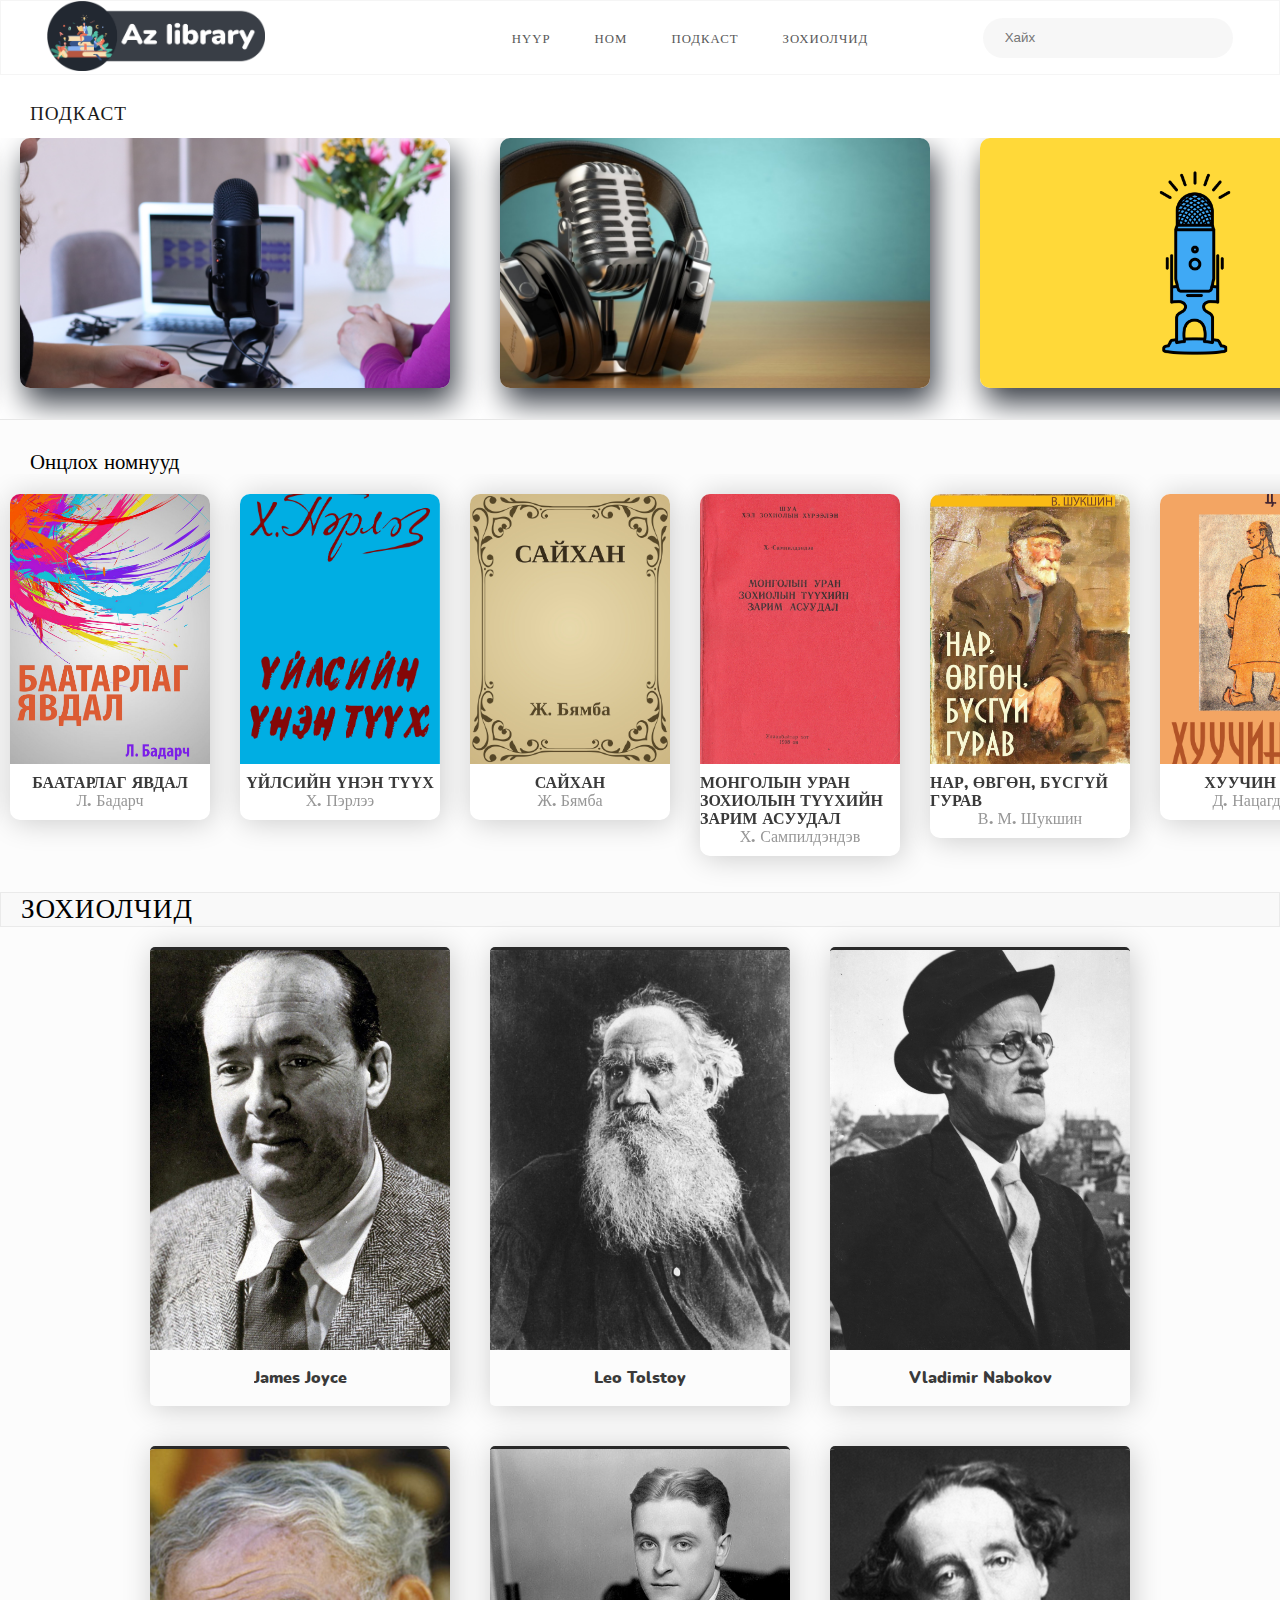
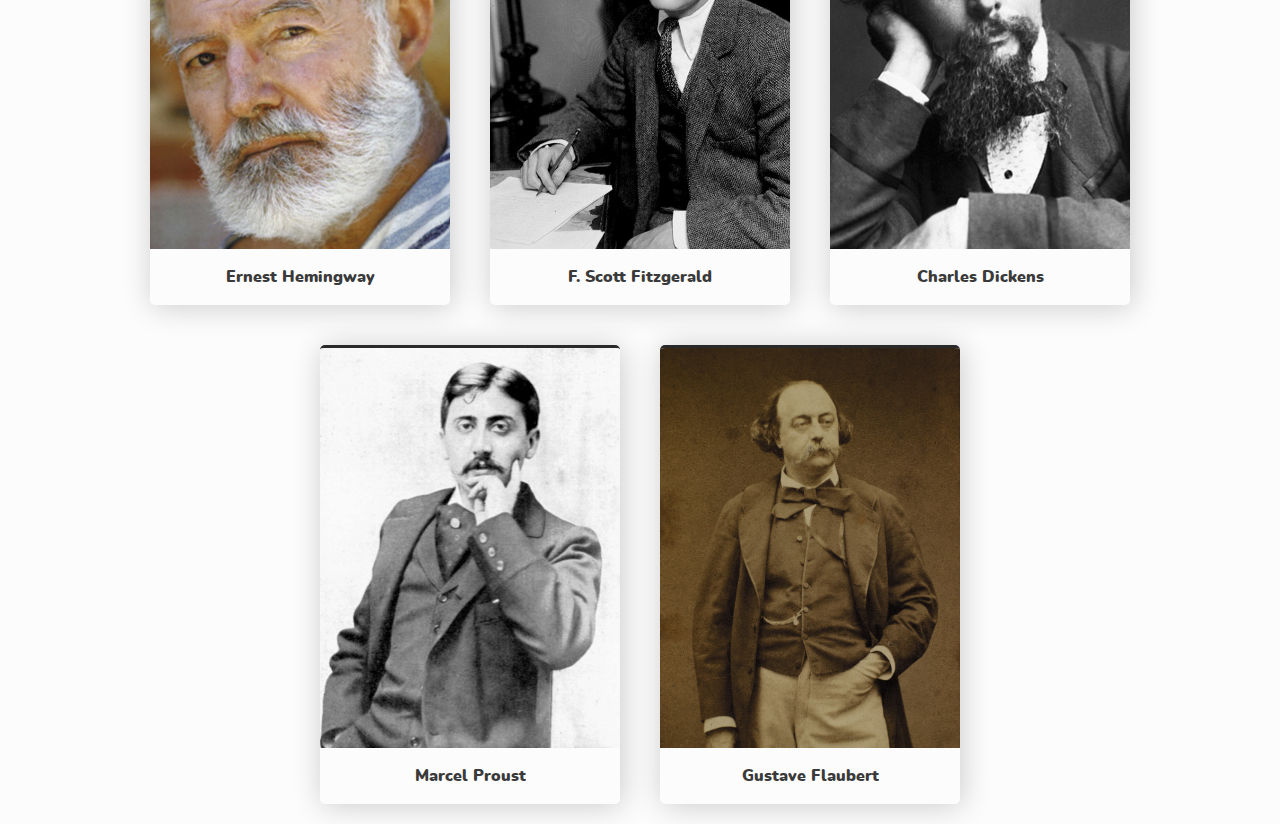
==== index.html @ f3c6eec9 "Update index.html" ====
<!DOCTYPE html>
<html>
<head>
<meta charset="utf-8">
<meta http-equiv="X-UA-Compatible" content="IE-edge">
<meta name="viewport" content="width=device-width, intial-scale=1.0">
<link rel="stylesheet" href="style.css">
<link rel="stylesheet" href="lightslider.css">
	<link href="style1.css" type="text/css" rel="stylesheet" />
        <script src="search1.js" type="text/javascript"></script>
<script src="JQuery3.3.1.js"></script>
<script src="lightslider.js"></script>
<title>Az online library</title>
	<style>
		body{
			font-family:nunito;
		}
	</style>
</head>
<body>
    <nav>
        <a href="index.html" class="logo">
            <img src="logo.png"/>
        </a>
        <input type="checkbox" class="menu-btn" id="menu-btn"/>
        <label class="menu-icon" for="menu-btn">
            <span class="nav-icon"></span>
        </label>
        <ul class="menu">
            <li><a href="index.html">Нүүр</a></li>
            <li><a href="books.html">Ном</a></li>
            <li><a href="podcast.html">Подкаст</a></li>
            <li><a href="author.html">Зохиолчид</a></li>
        </ul>
        <div class="search">
            <input type="text" placeholder="Хайх"/>
            <i class="fas fa-search"></i>
        </div>
    </nav>
    <section id="main">
        <h1 class="podcast-heading">Подкаст</h1>
        
        <ul id="autoWidth" class="cs-hidden">
        
        <li>
           <div class="podcast-box">
               <img src="podcasts/1.jpeg"/>
               <p>zuna</p>
           </div>
        </li>
            <li>
               <div class="podcast-box">
                   <img src="podcasts/2.jpg"/>
               </div>
        </li>
            <li>
               <div class="podcast-box">
                   <img src="podcasts/3.png"/>
               </div>
                   </li>
            <li>
               <div class="podcast-box">
                   <img src="podcasts/5.jpg"/>
               </div>
            </li>
            <li>
               <div class="podcast-box">
                   <img src="podcasts/6.jpg"/>
               </div>
            </li>
          </ul>
        
    </section>
    <section id="nomnud">
        <h2 class="nomnud-heading">Онцлох номнууд</h2>
        <ul id="autoWidth2" class="cs-hidden">
            <li class="item-a">
                <div class="nomnud-box">
                    <div class="nomnud-b-img">
                        <img src="nomnud/1.jpg">
                    </div>
                    <div class="nomnud-b-text">
                        <strong>БААТАРЛАГ ЯВДАЛ</strong>
                        <p>Л. Бадарч</p>
                    </div>
                </div>
            </li>
    <li class="item-b">
        <div class="nomnud-box">
            <div class="nomnud-b-img">
                <img src="nomnud/2.jpg">
            </div>
            <div class="nomnud-b-text">
                <strong>ҮЙЛСИЙН ҮНЭН ТҮҮХ</strong>
                <p>Х. Пэрлээ</p>
            </div>
        </div>
    </li>
    <li class="item-c">
        <div class="nomnud-box">
            <div class="nomnud-b-img">
                <img src="nomnud/3.jpg">
            </div>
            <div class="nomnud-b-text">
                <strong>САЙХАН</strong>
                <p>Ж. Бямба</p>
            </div>
        </div>
    </li>
    <li class="item-d">
        <div class="nomnud-box">
            <div class="nomnud-b-img">
                <img src="nomnud/4.jpg">
            </div>
            <div class="nomnud-b-text">
                <strong>МОНГОЛЫН УРАН ЗОХИОЛЫН ТҮҮХИЙН ЗАРИМ АСУУДАЛ</strong>
                <p>Х. Сампилдэндэв</p>
            </div>
        </div>
    </li>
    <li class="item-e">
        <div class="nomnud-box">
            <div class="nomnud-b-img">
                <img src="nomnud/5.jpg">
            </div>
            <div class="nomnud-b-text">
                <strong>НАР, ӨВГӨН, БҮСГҮЙ ГУРАВ</strong>
                <p>В. М. Шукшин</p>
            </div>
        </div>
    </li>
    <li class="item-f">
        <div class="nomnud-box">
            <div class="nomnud-b-img">
                <img src="nomnud/6.jpg">
            </div>
            <div class="nomnud-b-text">
                <strong>ХУУЧИН ХҮҮ</strong>
                <p>Д. Нацагдорж</p>
            </div>
        </div>
    </li>
    <li class="item-g">
        <div class="nomnud-box">
            <div class="nomnud-b-img">
                <img src="nomnud/7.jpg">
            </div>
            <div class="nomnud-b-text">
                <strong>ХҮРЭЛ ХӨШӨӨ</strong>
                <p>А. С. Пушкин</p>
            </div>
        </div>
    </li>
          </ul>
    </section>
    <div class="zohiolchid-heading">
        <h2>Зохиолчид</h2>
    </div>
    <section id="zohiolchid-list">
        <div class="zohiolchid-box">
            <div class="zohiolchid-img">
                <img src="zohiolchid/1.jpg">
            </div>
            <a href="#">
                James Joyce
            </a>
        </div>
         <div class="zohiolchid-box">
            <div class="zohiolchid-img">
                <img src="zohiolchid/2.jpg">
            </div>
            <a href="#">
                Leo Tolstoy
            </a>
        </div>
         <div class="zohiolchid-box">
            <div class="zohiolchid-img">
                <img src="zohiolchid/3.jpg">
            </div>
            <a href="#">
                Vladimir Nabokov
            </a>
        </div>
         <div class="zohiolchid-box">
            <!--img------------>
            <div class="zohiolchid-img">
                <img src="zohiolchid/4.jpg">
            </div>
            <a href="#">
                Ernest Hemingway
            </a>
        </div>
         <div class="zohiolchid-box">
            <div class="zohiolchid-img">
                <img src="zohiolchid/5.jpg">
            </div>
            <a href="#">
                F. Scott Fitzgerald
            </a>
        </div>
         <div class="zohiolchid-box">
            <!--img------------>
            <div class="zohiolchid-img">
                <img src="zohiolchid/6.jpg">
            </div>
            <a href="#">
                Charles Dickens
            </a>
        </div>
         <div class="zohiolchid-box">
            <div class="zohiolchid-img">
                <img src="zohiolchid/7.jpg">
            </div>
            <a href="#">
                Marcel Proust
            </a>
        </div>
         <div class="zohiolchid-box">
            <div class="zohiolchid-img">
                <img src="zohiolchid/8.jpg">
            </div>
            <a href="#">
                Gustave Flaubert
            </a>
        </div>
    </section>
    <script>
        $(document).ready(function() {
    $('#autoWidth,#autoWidth2').lightSlider({
        autoWidth:true,
        loop:true,
        onSliderLoad: function() {
            $('#autoWidth,#autoWidth2').removeClass('cS-hidden');
        } 
    });  
  });
    </script>
</body>
</html>
---- style.css ----
@font-face{
    font-family: nunito;
    src: url(nunito-black-webfont.woff);
}
body{
    margin:0px;
    padding: 0px;
    font-family: nunito;
    background-color: rgba(151,151,151,0.03);
}
*{
    box-sizing: border-box;
}
ul{
    list-style: none;
}
a{
    text-decoration: none;
}
nav{
    display: flex;
    justify-content: space-around;
    align-items: center;
    width:100%;
    border:1px solid rgba(0,0,0,0.04);
    background-color: #ffffff;
    position: fixed;
    left: 0;
    top: 0;
    z-index: 100;
}
.logo img{
    height: 70px;
}
nav .menu{
    display: flex;
}
nav .menu li a{
    font-family: nunito;
    height: 40px;
    line-height: 43px;
    margin: 0px;
    padding: 0px 22px;
    display: flex;
    font-size: 0.8rem;
    text-transform: uppercase;
    font-weight: 500;
    color:#585858;
    letter-spacing: 1px;
}
.search{
    width:250px;
    height: 40px;
    background-color: rgba(245,245,245,0.8);
    display: flex;
    justify-content: center;
    align-items: center;
    border-radius: 20px;
    padding: 0px 20px;
}
.search input{
    width:100%;
    height: 30px;
    border:none;
    outline: none;
    background-color: transparent;
}
.search i{
    color:#3a3a3a;
}
nav .menu li a:hover{
    background-color: #393e46;
    color:#ffffff;
    box-shadow: 5px 10px 30px #393e46;
    border-radius: 10px;
    transition: all ease 0.2s;
}
#main{
    padding-top: 80px;
    background-color: #ffffff;
}
.podcast-box{
    width:430px;
    height: 250px;
    box-shadow: 5px 15px 30px #393e46;
    border-radius: 10px;
    margin:0px 20px 10px 20px;
    overflow: hidden;
}
.podcast-box img{
    width:100%;
    height: 100%;
    object-fit: cover;
    object-position: top;
}
.podcast-heading{
    padding-top: 10px;
    padding-left: 30px;
    font-weight: 500;
    letter-spacing: 1px;
    text-transform: uppercase;
    font-size: 1.2rem;
    color: #1a1a1a;
}
.cs-hidden{
    overflow: visible !important;
}
#nomnud{
    border-top: 1px solid rgba(53,53,53,0.1);
}
.nomnud-heading{
    margin: 30px 30px 0px 30px;
    font-weight: 500;
    font-size: 1.3rem;
}
.nomnud-box{
    display: flex;
    flex-direction: column;
    align-items: center;
    box-shadow: 2px 2px 30px rgba(0,0,0,0.2);
    margin: 20px 10px;
    border-radius: 10px;
    overflow:hidden;
    width:200px;
    background-color: #ffffff;
}
.nomnud-b-img{
    width:100%;
    height: 270px;
}
.nomnud-b-img img{
    width: 100%;
    height: 100%;
    object-fit: cover;
}
.nomnud-b-text strong{
    color:#3a3a3a;
    margin: 0px;
}
.nomnud-b-text{
    width:100%;
    display: flex;
    justify-content: center;
    align-items: center;
    flex-direction: column;
    margin: 10px;
}
.nomnud-b-text p{
    color:#979797;
    margin: 0px;
}
.zohiolchid-heading h2{
    font-weight: 400;
    margin: 0px;
    padding: 1px 20px;
    background-color: rgba(0,0,0,0.01);
    border: 1px solid rgba(0,0,0,0.06);
    font-size: 1.7rem;
    letter-spacing: 1px;
    text-transform: uppercase;
    width: 100%;
}
.zohiolchid-heading{
    display: flex;
    margin:0px;
}
.zohiolchid-box{
    width:300px;
    display: flex;
    justify-content: space-between;
    align-items: center;
    flex-direction: column;
    box-shadow: 2px 2px 30px rgba(0,0,0,0.2);
    margin: 20px;
    border-radius: 5px;
    overflow: hidden;
    border-top: 3px solid #292929;
}
.zohiolchid-img{
    width:100%;
    height: 400px;
    position: relative;
}
.zohiolchid-img img{
    width: 100%;
    height: 100%;
    object-fit: cover;
}
.zohiolchid-box a{
    text-align:center;
    display: block;
    font-weight: 600;
    display: -webkit-box;
    max-width: 80%;
    -webkit-line-clamp: vertical;
    overflow: hidden;
    text-overflow: ellipsis;
    color: #3a3a3a;
    margin: 20px;
}
.zohiolchid-box:hover{
    transform: translateY(-10px);
    transition: all ease 0.2s;
}
#zohiolchid-list{
    display: flex;
    justify-content: center;
    align-items: center;
    flex-wrap: wrap;
}
footer{
    display: flex;
    justify-content: space-around;
    align-items: center;
    border-top: 1px solid rgba(0,0,0,0.1);
 
}
footer p{
    color:#5e5e5e;
    margin: 10px 0px;
    font-size: 0.9rem;
}
nav .menu-btn{
    display: none;
}
@media(max-width:1100px){
    nav{
        justify-content: space-between;
        height: 70px;
        padding: 0px 10px;
    }
    nav .menu{
       display: none;
        position: absolute;
        top: 65px;
        left: 0px;
        background: #fff;
        border-bottom:4px solid #242424;
        width:100%;
        padding:0px;
        margin:0px;
    }
    .menu li{
        width:100%;
    }
    nav .menu li a{
        width: 100%;
        height: 40px;
        align-items: center;
        margin: 0px;
        padding:25px;
        border:1px solid rgba(38,38,38,0.03);
    }
 
    nav .menu-icon{
        cursor: pointer;
        float: right;
        padding:28px 20px;
        position: relative;
        user-select: none;
        display: block;
    }
    nav .menu-icon .nav-icon{
        background-color: #333333;
        display: block;
        height: 2px;
        position: relative;
        transition: background 0.2s ease-out;
        width: 18px;
    }
    nav .menu-icon .nav-icon:before,
    nav .menu-icon .nav-icon:after{
        background: #333333;
        content: '';
        display: block;
        height: 100%;
        position: absolute;
        transition: all ease-out 0.2s;
        width: 100%;
    }
    nav .menu-icon .nav-icon:before{
        top:5px;
    }
    nav .menu-icon .nav-icon:after{
        top:-5px;
    }
    nav .menu-btn:checked ~ .menu-icon .nav-icon{
        background: transparent;
 
    }
    nav .menu-btn:checked ~ .menu-icon .nav-icon:before{
        transform: rotate(-45deg);
        top: 0;
    }
    nav .menu-btn:checked ~ .menu-icon .nav-icon:after{
        transform: rotate(45deg);
        top: 0;
    }
    nav .menu-btn{
        display: none;
    }
    nav .menu-btn:checked ~ .menu{
        display: block;
    }
}
@media(max-width:680px){
    .podcast-box{
        max-width: 300px;
        height: 180px;
        margin: 10px;
    }
    .nomnud-box{
        width:190px;
        margin: 20px 5px;
    }
    .zohiolchid-box{
        flex-direction: row;
        width:90%;
        border: 1px solid rgba(0,0,0,0.2);
    }
    .zohiolchid-box a{
        width:65%;
    }
    footer{
        justify-content: space-between;
        padding:0px 20px;
        text-align: center;
    }
}
@media(max-width:440px){
    .zohiolchid-box a,.zohiolchid-box{
        width: 100%;
    }
    .zohiolchid-box{
        flex-direction: column;
    }
    .logo img{
        height: 30px;
    }
    .search{
        width: 90%;
        height: 40px;
    }
}
---- lightslider.css ----
.lSSlideOuter {
    overflow-x: hidden;
    -webkit-touch-callout: none;
    -webkit-user-select: none;
    -khtml-user-select: none;
    -moz-user-select: none;
    -ms-user-select: none;
    user-select: none
}
.lightSlider:before, .lightSlider:after {
    content: " ";
    display: table;
}
.lightSlider {
    overflow: hidden;
    margin: 0;
}
.lSSlideWrapper {
    max-width: 100%;
    overflow: visible;
    position: relative;
}
.lSSlideWrapper > .lightSlider:after {
    clear: both;
}
.lSSlideWrapper .lSSlide {
    -webkit-transform: translate(0px, 0px);
    -ms-transform: translate(0px, 0px);
    transform: translate(0px, 0px);
    -webkit-transition: all 1s;
    -webkit-transition-property: -webkit-transform,height;
    -moz-transition-property: -moz-transform,height;
    transition-property: transform,height;
    -webkit-transition-duration: inherit !important;
    transition-duration: inherit !important;
    -webkit-transition-timing-function: inherit !important;
    transition-timing-function: inherit !important;
}
.lSSlideWrapper .lSFade {
    position: relative;
}
.lSSlideWrapper .lSFade > * {
    position: absolute !important;
    top: 0;
    left: 0;
    z-index: 9;
    margin-right: 0;
    width: 100%;
}
.lSSlideWrapper.usingCss .lSFade > * {
    opacity: 0;
    -webkit-transition-delay: 0s;
    transition-delay: 0s;
    -webkit-transition-duration: inherit !important;
    transition-duration: inherit !important;
    -webkit-transition-property: opacity;
    transition-property: opacity;
    -webkit-transition-timing-function: inherit !important;
    transition-timing-function: inherit !important;
}
.lSSlideWrapper .lSFade > *.active {
    z-index: 10;
}
.lSSlideWrapper.usingCss .lSFade > *.active {
    opacity: 1;
}
.lSSlideOuter .lSPager.lSpg {
    margin: 10px 0 0;
    padding: 0;
    text-align: center;
}
.lSSlideOuter .lSPager.lSpg > li {
    cursor: pointer;
    display: inline-block;
    padding: 0 5px;
}
.lSSlideOuter .lSPager.lSpg > li a {
    background-color: #222222;
    border-radius: 30px;
    display: inline-block;
    height: 8px;
    overflow: hidden;
    text-indent: -999em;
    width: 8px;
    position: relative;
    z-index: 99;
    -webkit-transition: all 0.5s linear 0s;
    transition: all 0.5s linear 0s;
    display: none;
}
.lSSlideOuter .lSPager.lSpg > li:hover a, .lSSlideOuter .lSPager.lSpg > li.active a {
    background-color: #428bca;
}
.lSSlideOuter .media {
    opacity: 0.8;
}
.lSSlideOuter .media.active {
    opacity: 1;
}
.lSSlideOuter .lSPager.lSGallery {
    list-style: none outside none;
    padding-left: 0;
    margin: 0;
    overflow: hidden;
    transform: translate3d(0px, 0px, 0px);
    -moz-transform: translate3d(0px, 0px, 0px);
    -ms-transform: translate3d(0px, 0px, 0px);
    -webkit-transform: translate3d(0px, 0px, 0px);
    -o-transform: translate3d(0px, 0px, 0px);
    -webkit-transition-property: -webkit-transform;
    -moz-transition-property: -moz-transform;
    -webkit-touch-callout: none;
    -webkit-user-select: none;
    -khtml-user-select: none;
    -moz-user-select: none;
    -ms-user-select: none;
    user-select: none;
}
.lSSlideOuter .lSPager.lSGallery li {
    overflow: hidden;
    -webkit-transition: border-radius 0.12s linear 0s 0.35s linear 0s;
    transition: border-radius 0.12s linear 0s 0.35s linear 0s;
}
.lSSlideOuter .lSPager.lSGallery li.active, .lSSlideOuter .lSPager.lSGallery li:hover {
    border-radius: 5px;
}
.lSSlideOuter .lSPager.lSGallery img {
    display: block;
    height: auto;
    max-width: 100%;
}
.lSSlideOuter .lSPager.lSGallery:before, .lSSlideOuter .lSPager.lSGallery:after {
    content: " ";
    display: table;
}
.lSSlideOuter .lSPager.lSGallery:after {
    clear: both;
}
.lSAction > a {
    width: 32px;
    display: block;
    top: 50%;
    height: 32px;
    background-image: url('../img/controls.png');
    cursor: pointer;
    position: absolute;
    z-index: 99;
    margin-top: -16px;
    opacity: 0.5;
    -webkit-transition: opacity 0.35s linear 0s;
    transition: opacity 0.35s linear 0s;
}
.lSAction > a:hover {
    opacity: 1;
}
.lSAction > .lSPrev {
    background-position: 0 0;
    left: 10px;
}
.lSAction > .lSNext {
    background-position: -32px 0;
    right: 10px;
}
.lSAction > a.disabled {
    pointer-events: none;
}
.cS-hidden {
    height: 1px;
    opacity: 0;
    filter: alpha(opacity=0);
    overflow: hidden;
}

.lSSlideOuter.vertical {
    position: relative;
}
.lSSlideOuter.vertical.noPager {
    padding-right: 0px !important;
}
.lSSlideOuter.vertical .lSGallery {
    position: absolute !important;
    right: 0;
    top: 0;
}
.lSSlideOuter.vertical .lightSlider > * {
    width: 100% !important;
    max-width: none !important;
}

.lSSlideOuter.vertical .lSAction > a {
    left: 50%;
    margin-left: -14px;
    margin-top: 0;
}
.lSSlideOuter.vertical .lSAction > .lSNext {
    background-position: 31px -31px;
    bottom: 10px;
    top: auto;
}
.lSSlideOuter.vertical .lSAction > .lSPrev {
    background-position: 0 -31px;
    bottom: auto;
    top: 10px;
}

.lSSlideOuter.lSrtl {
    direction: rtl;
}
.lSSlideOuter .lightSlider, .lSSlideOuter .lSPager {
    padding-left: 0;
    list-style: none outside none;
}
.lSSlideOuter.lSrtl .lightSlider, .lSSlideOuter.lSrtl .lSPager {
    padding-right: 0;
}
.lSSlideOuter .lightSlider > *,  .lSSlideOuter .lSGallery li {
    float: left;
}
.lSSlideOuter.lSrtl .lightSlider > *,  .lSSlideOuter.lSrtl .lSGallery li {
    float: right !important;
}

@-webkit-keyframes rightEnd {
    0% {
        left: 0;
    }

    50% {
        left: -15px;
    }

    100% {
        left: 0;
    }
}
@keyframes rightEnd {
    0% {
        left: 0;
    }

    50% {
        left: -15px;
    }

    100% {
        left: 0;
    }
}
@-webkit-keyframes topEnd {
    0% {
        top: 0;
    }

    50% {
        top: -15px;
    }

    100% {
        top: 0;
    }
}
@keyframes topEnd {
    0% {
        top: 0;
    }

    50% {
        top: -15px;
    }

    100% {
        top: 0;
    }
}
@-webkit-keyframes leftEnd {
    0% {
        left: 0;
    }

    50% {
        left: 15px;
    }

    100% {
        left: 0;
    }
}
@keyframes leftEnd {
    0% {
        left: 0;
    }

    50% {
        left: 15px;
    }

    100% {
        left: 0;
    }
}
@-webkit-keyframes bottomEnd {
    0% {
        bottom: 0;
    }

    50% {
        bottom: -15px;
    }

    100% {
        bottom: 0;
    }
}
@keyframes bottomEnd {
    0% {
        bottom: 0;
    }

    50% {
        bottom: -15px;
    }

    100% {
        bottom: 0;
    }
}
.lSSlideOuter .rightEnd {
    -webkit-animation: rightEnd 0.3s;
    animation: rightEnd 0.3s;
    position: relative;
}
.lSSlideOuter .leftEnd {
    -webkit-animation: leftEnd 0.3s;
    animation: leftEnd 0.3s;
    position: relative;
}
.lSSlideOuter.vertical .rightEnd {
    -webkit-animation: topEnd 0.3s;
    animation: topEnd 0.3s;
    position: relative;
}
.lSSlideOuter.vertical .leftEnd {
    -webkit-animation: bottomEnd 0.3s;
    animation: bottomEnd 0.3s;
    position: relative;
}
.lSSlideOuter.lSrtl .rightEnd {
    -webkit-animation: leftEnd 0.3s;
    animation: leftEnd 0.3s;
    position: relative;
}
.lSSlideOuter.lSrtl .leftEnd {
    -webkit-animation: rightEnd 0.3s;
    animation: rightEnd 0.3s;
    position: relative;
}
/*/  GRab cursor */
.lightSlider.lsGrab > * {
  cursor: -webkit-grab;
  cursor: -moz-grab;
  cursor: -o-grab;
  cursor: -ms-grab;
  cursor: grab;
}
.lightSlider.lsGrabbing > * {
  cursor: move;
  cursor: -webkit-grabbing;
  cursor: -moz-grabbing;
  cursor: -o-grabbing;
  cursor: -ms-grabbing;
  cursor: grabbing;
}
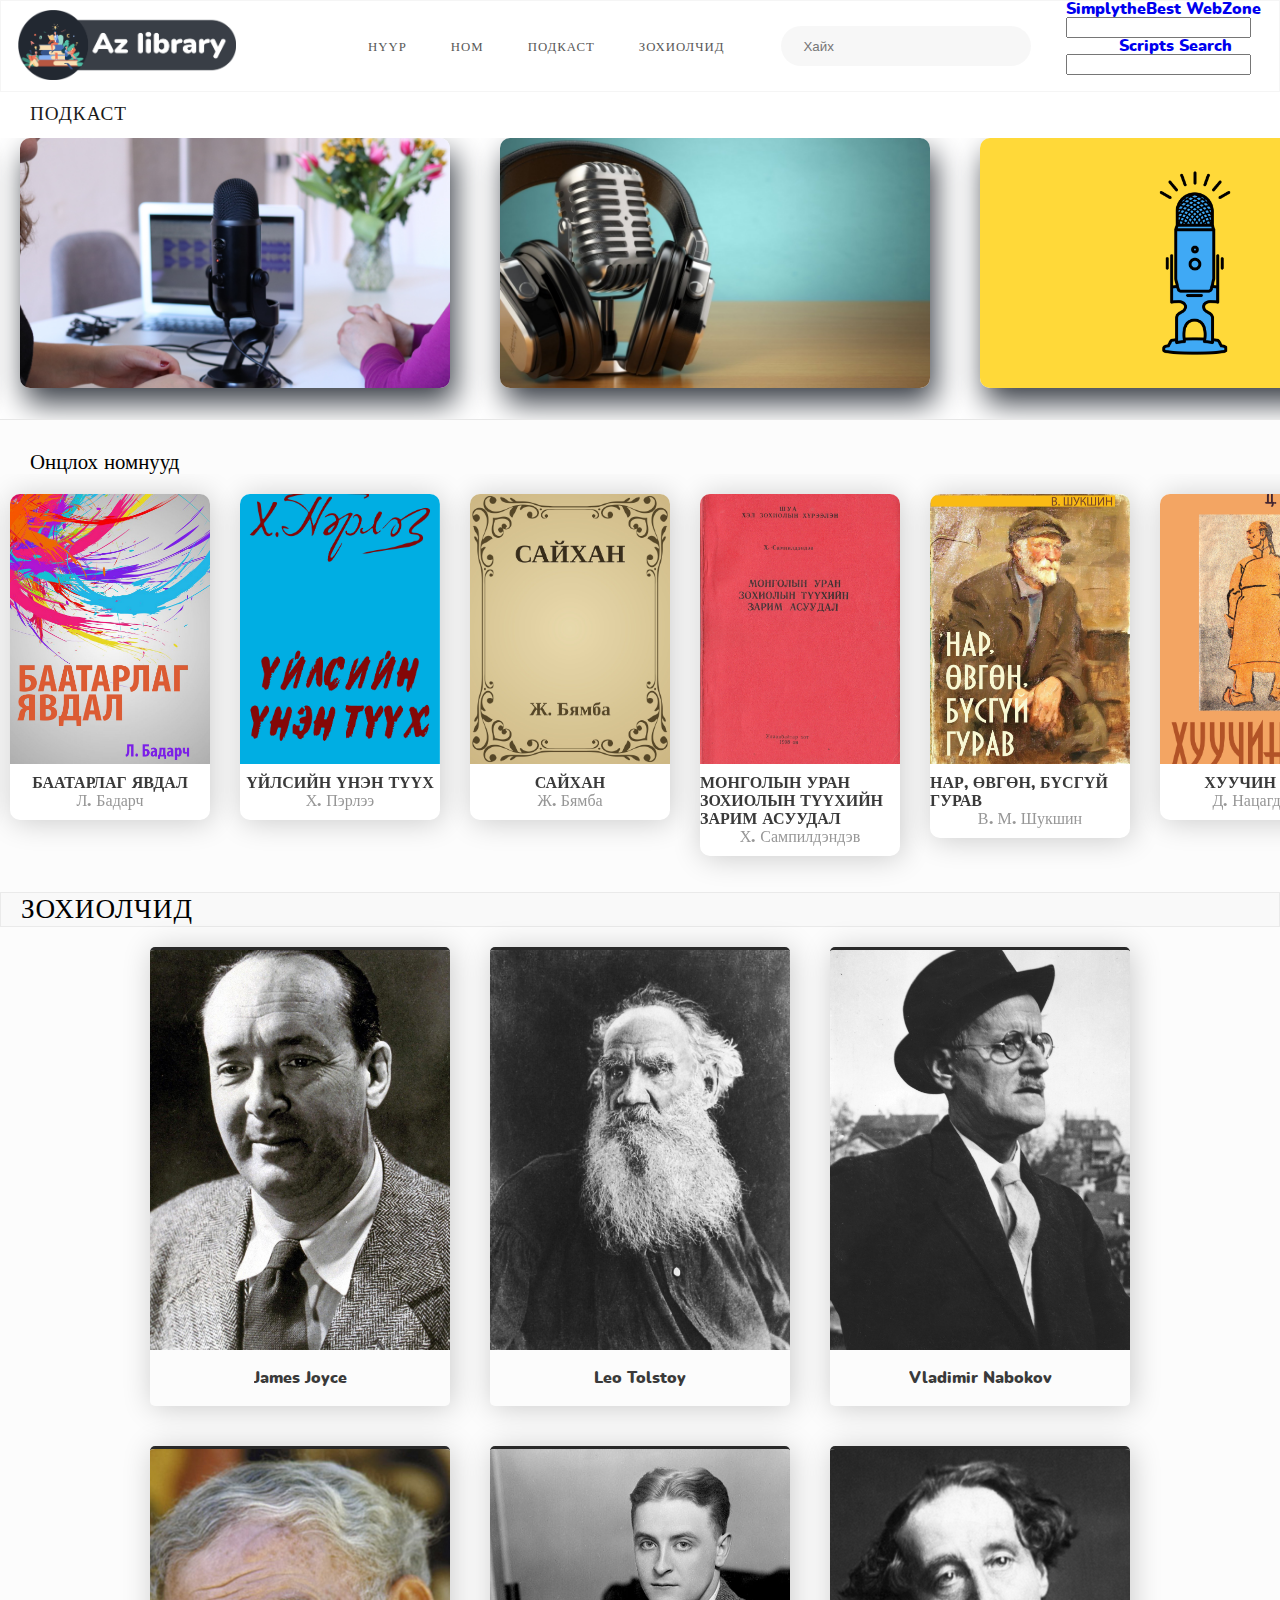
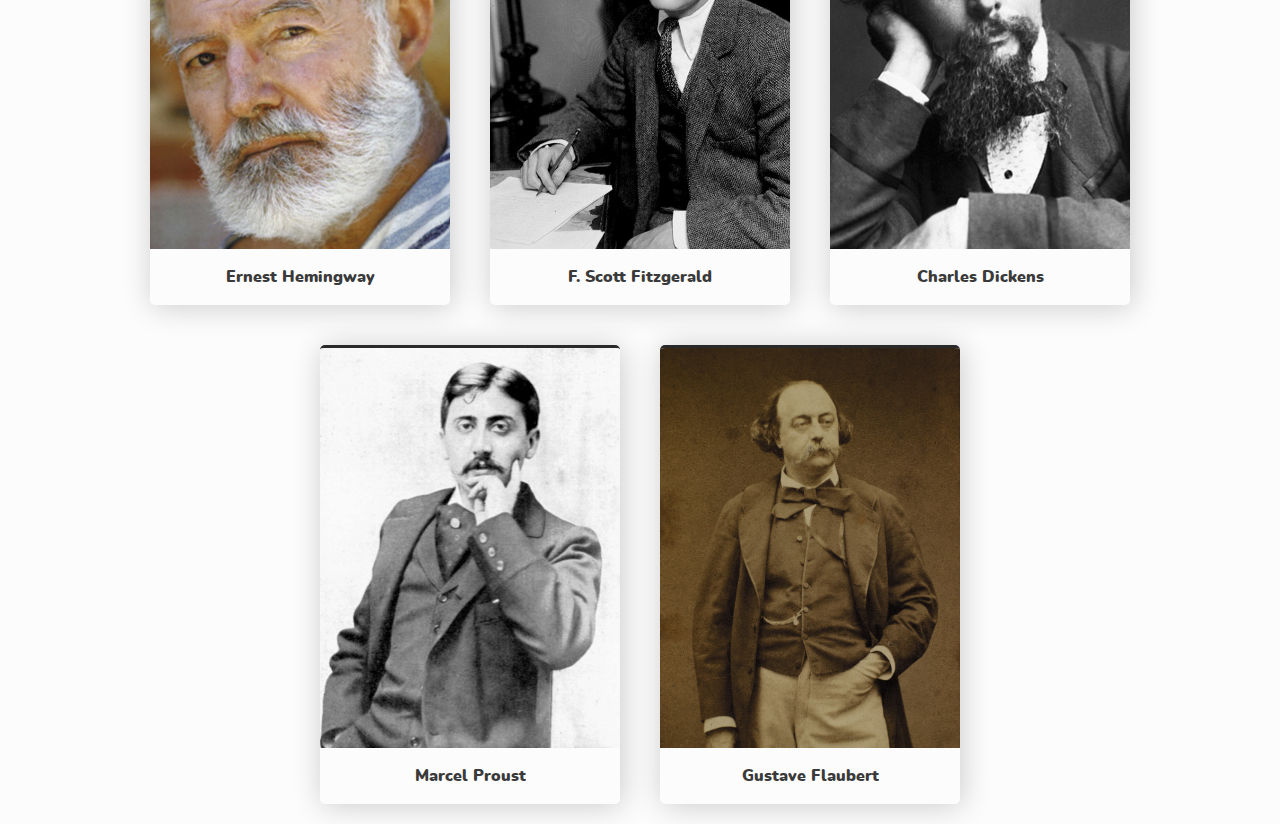
==== commit f4df64ac: "Update index.html" ====
--- a/index.html
+++ b/index.html
@@ -36,7 +36,20 @@
             <input type="text" placeholder="Хайх"/>
             <i class="fas fa-search"></i>
         </div>
-    </nav>
+	    <!-- Search bar start -->
+		<div class="searchbar">
+		<span style="margin-right:40px">
+		<a class="slink" onclick="ShowHideBox(1); return false;" href="http://web.simplythebest.net">SimplytheBest WebZone</a>
+		<form id="form1" name="form1" action="http://web.simplythebest.net/search.php" method="get">
+		<input class="fbox" type="text" id="box_1" maxlength="50" name="keyword" /></form><img
+		class="arrow_submit" id="button_1" onclick="SearchButton(1);" src="arrow.gif" width="8" height="12" />
+		</span>
+		<span><a class="slink" onclick="ShowHideBox(2); return false;" href="http://scripts.simplythebest.net">Scripts Search</a>
+		<form id="form2" name="form2" action="http://scripts.simplythebest.net/search.php" method="get">
+		<input class="fbox" type="text" id="box_2" maxlength="50" name="keyword" /></form><img class="arrow_submit" id="button_2" onclick="SearchButton(2);" src="arrow.gif" width="8" height="12" /> </span>
+		</div>
+		<!-- Search bar end -->
+		    </nav>
     <section id="main">
         <h1 class="podcast-heading">Подкаст</h1>
         
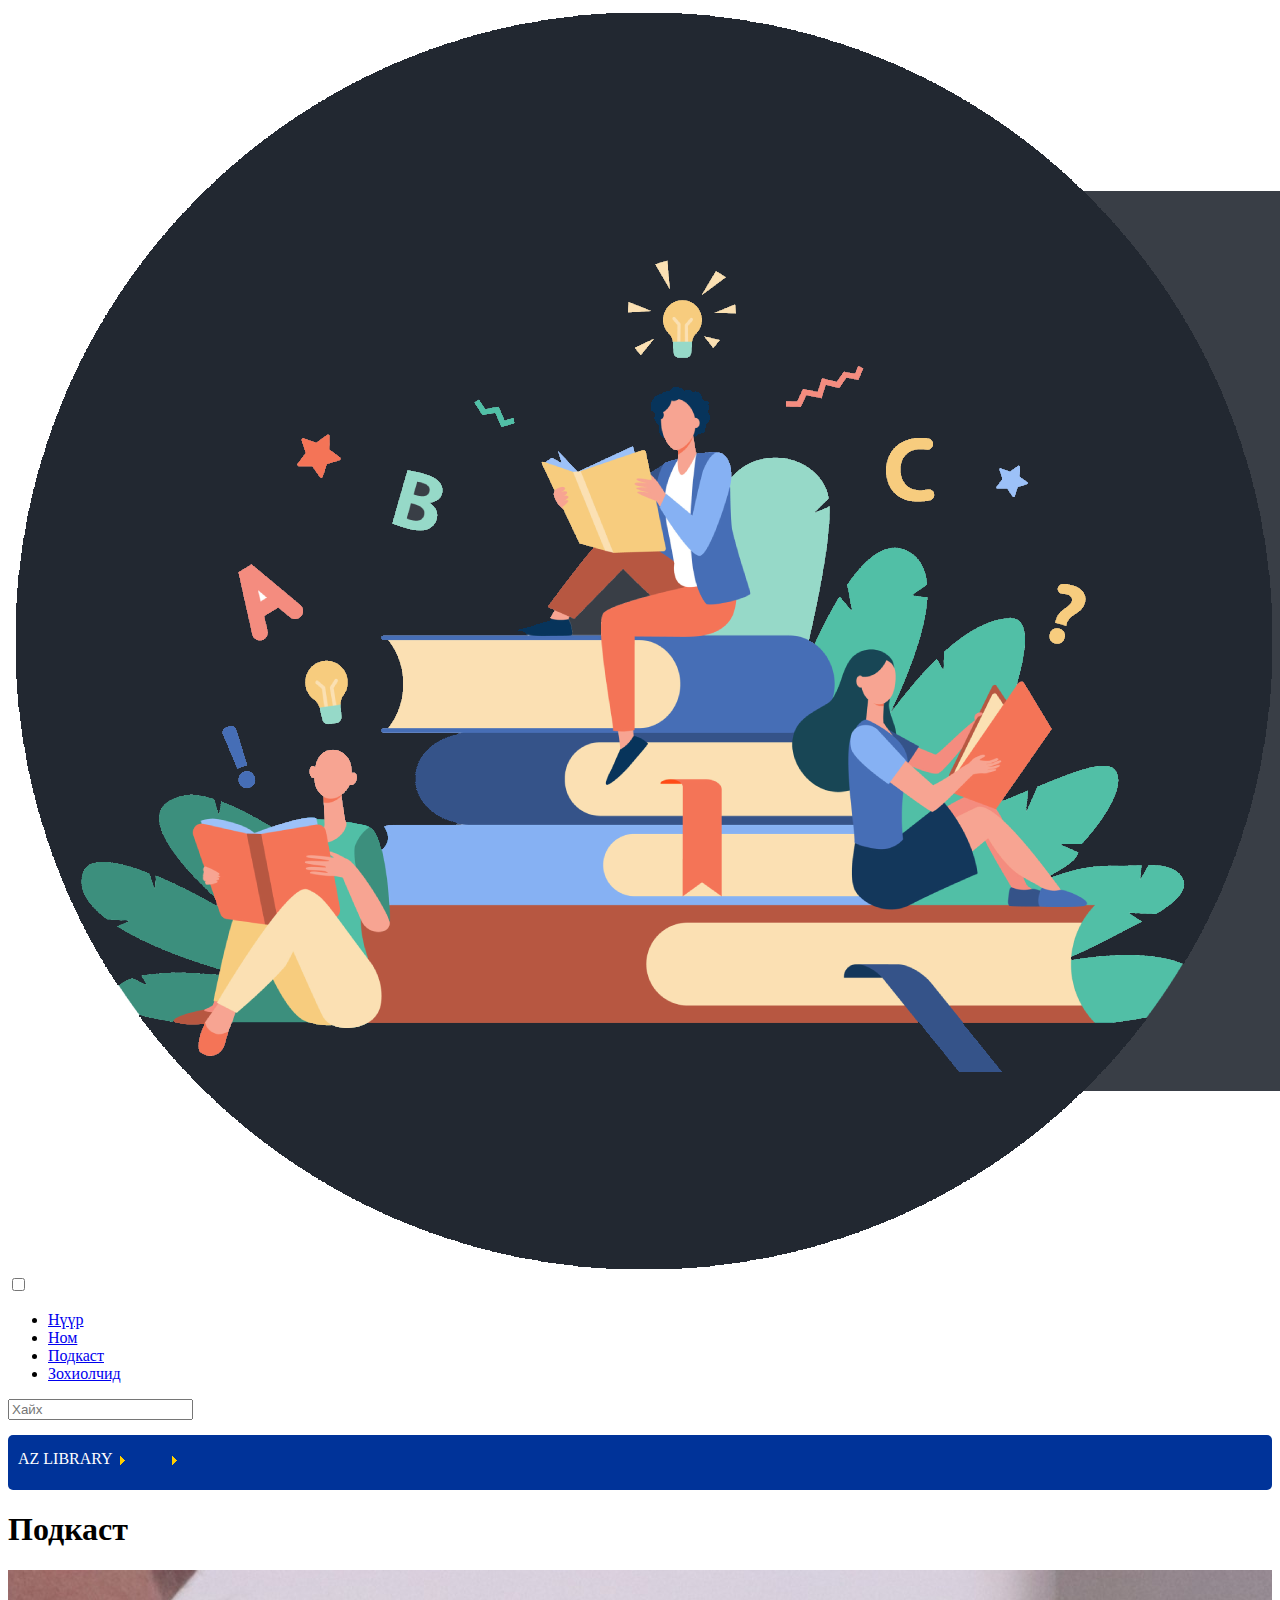
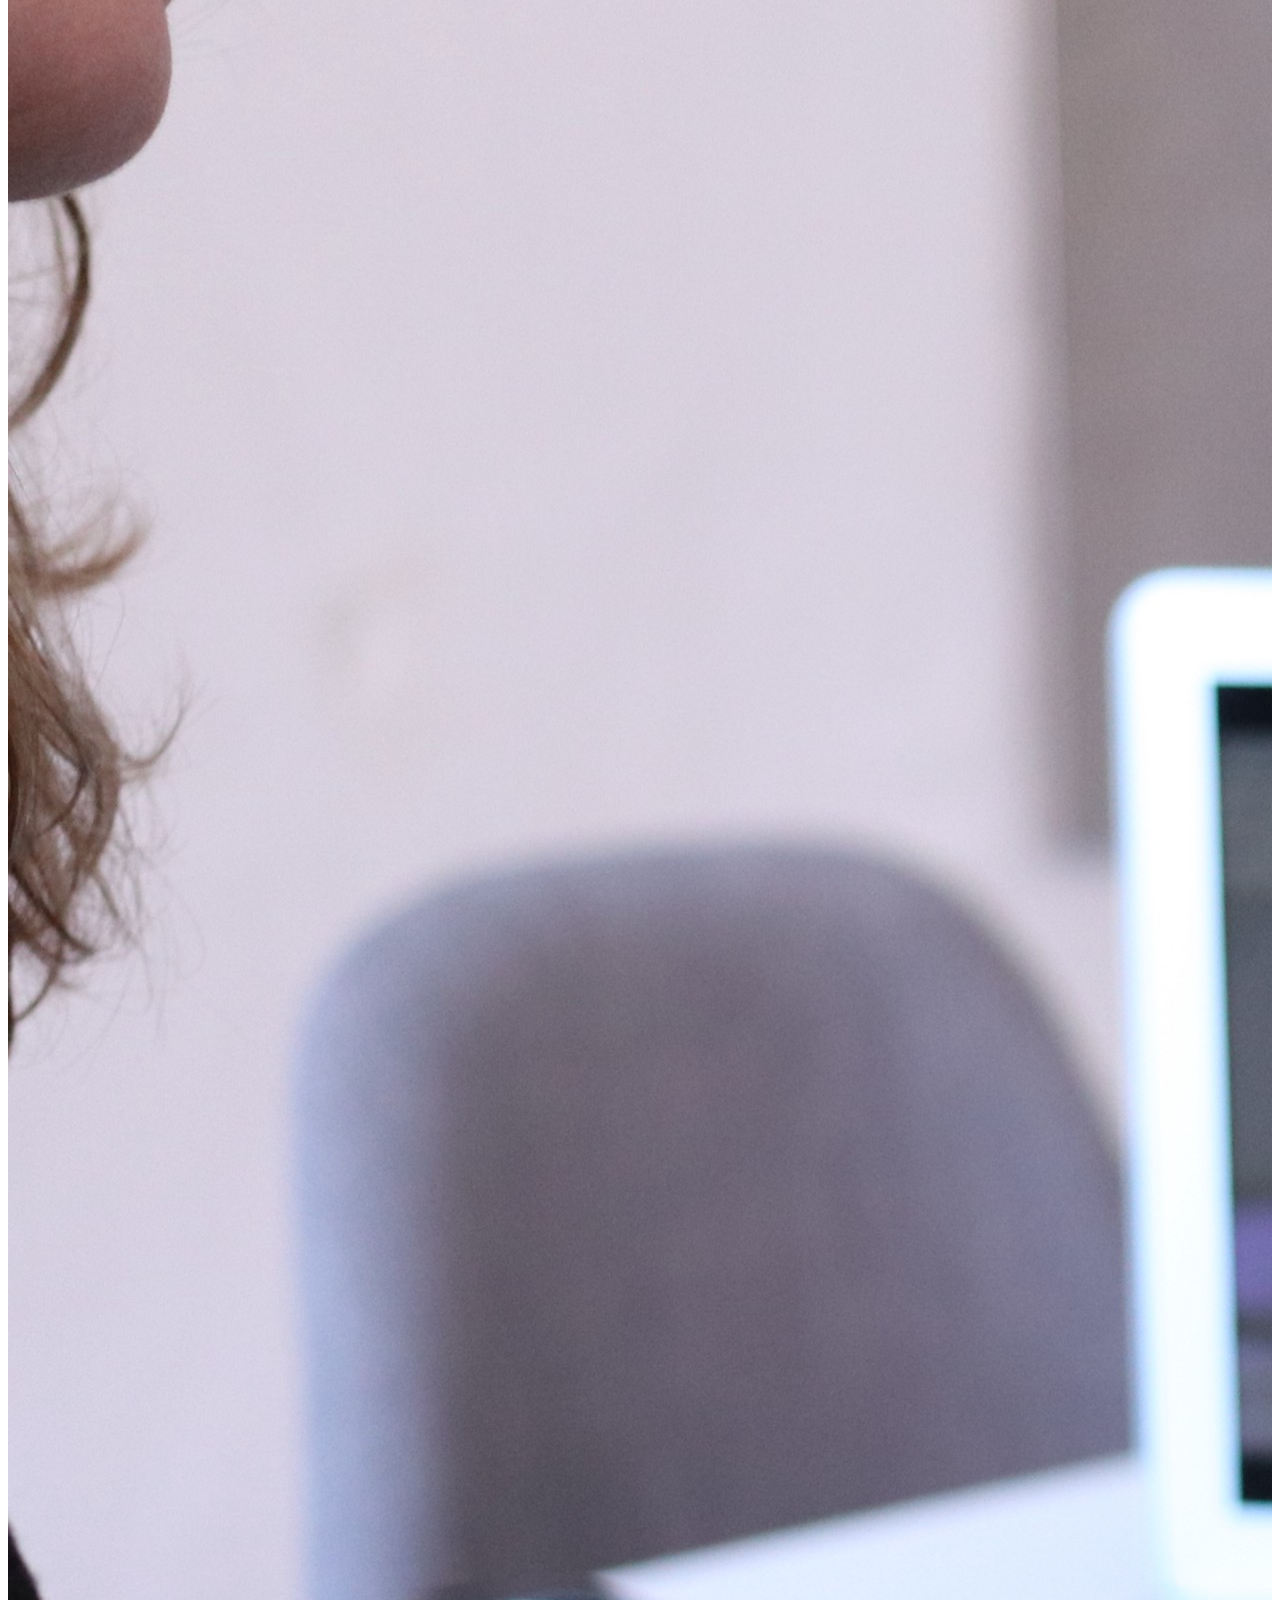
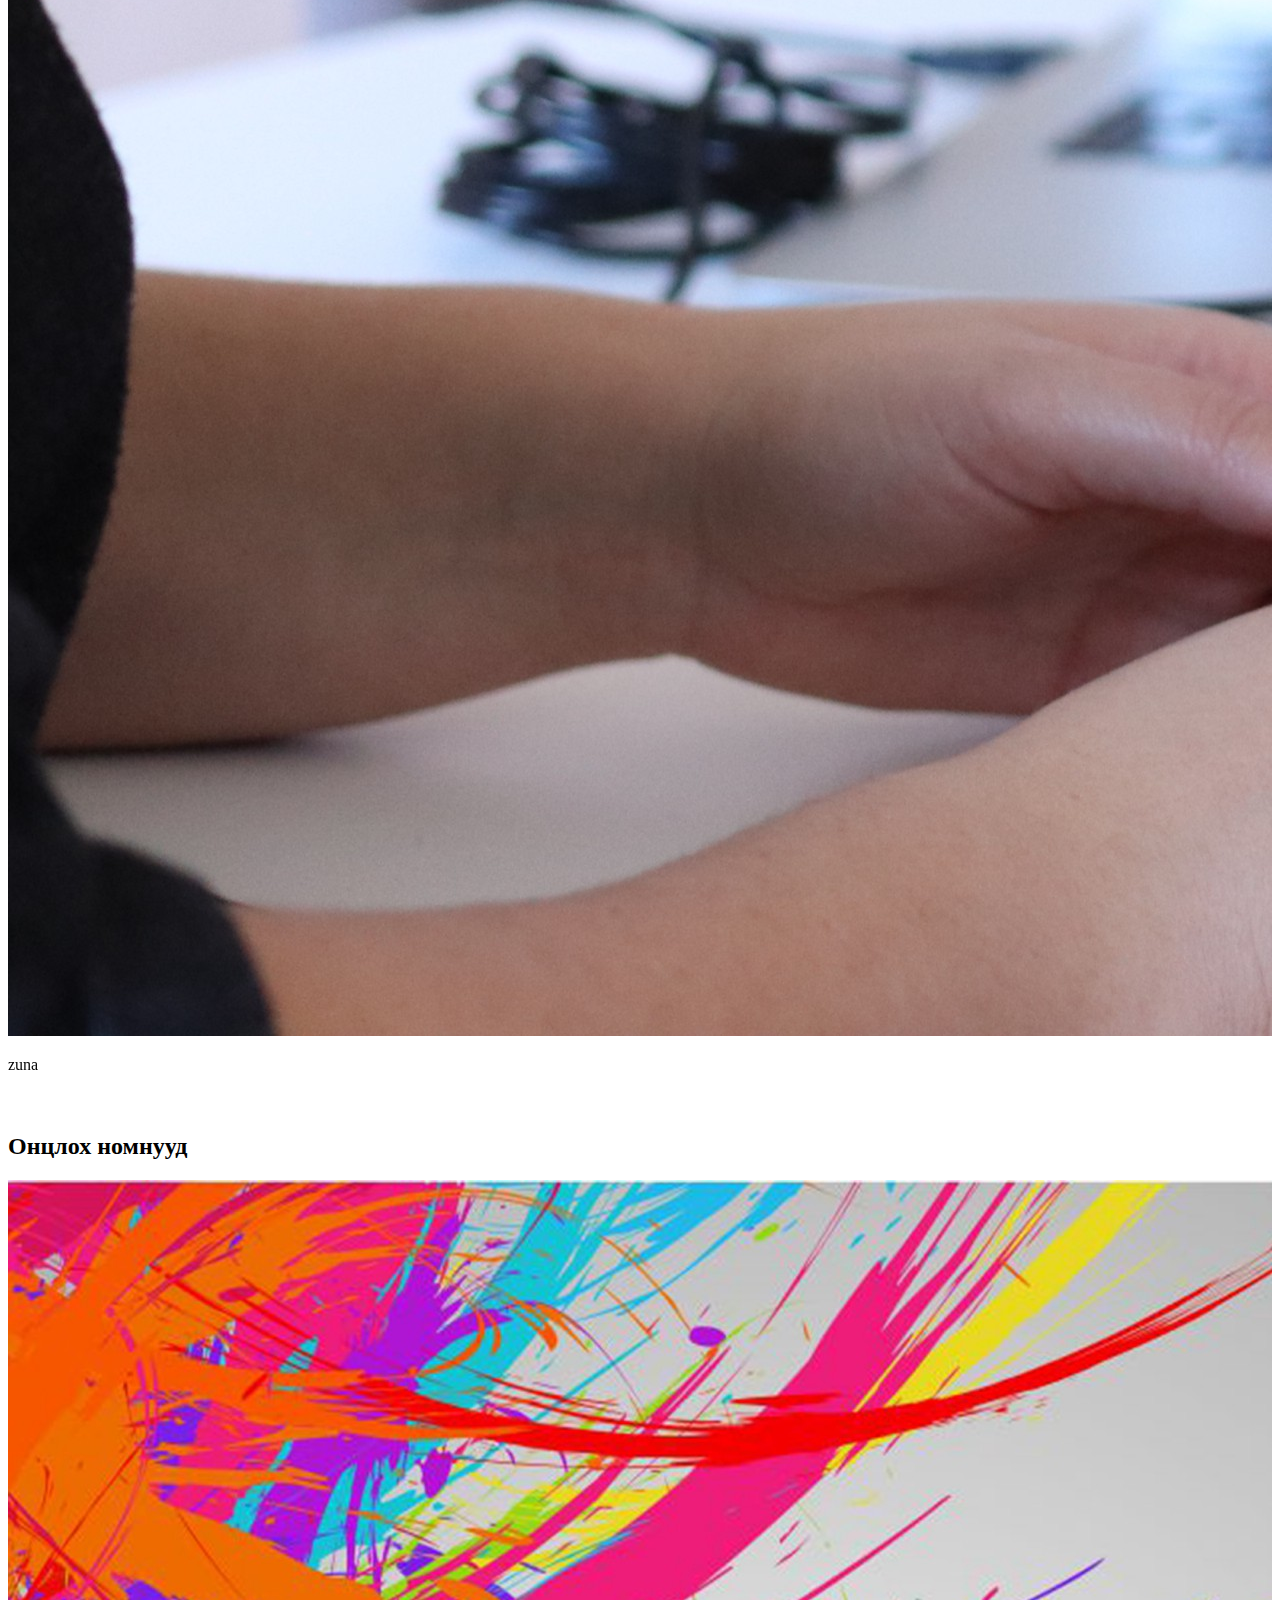
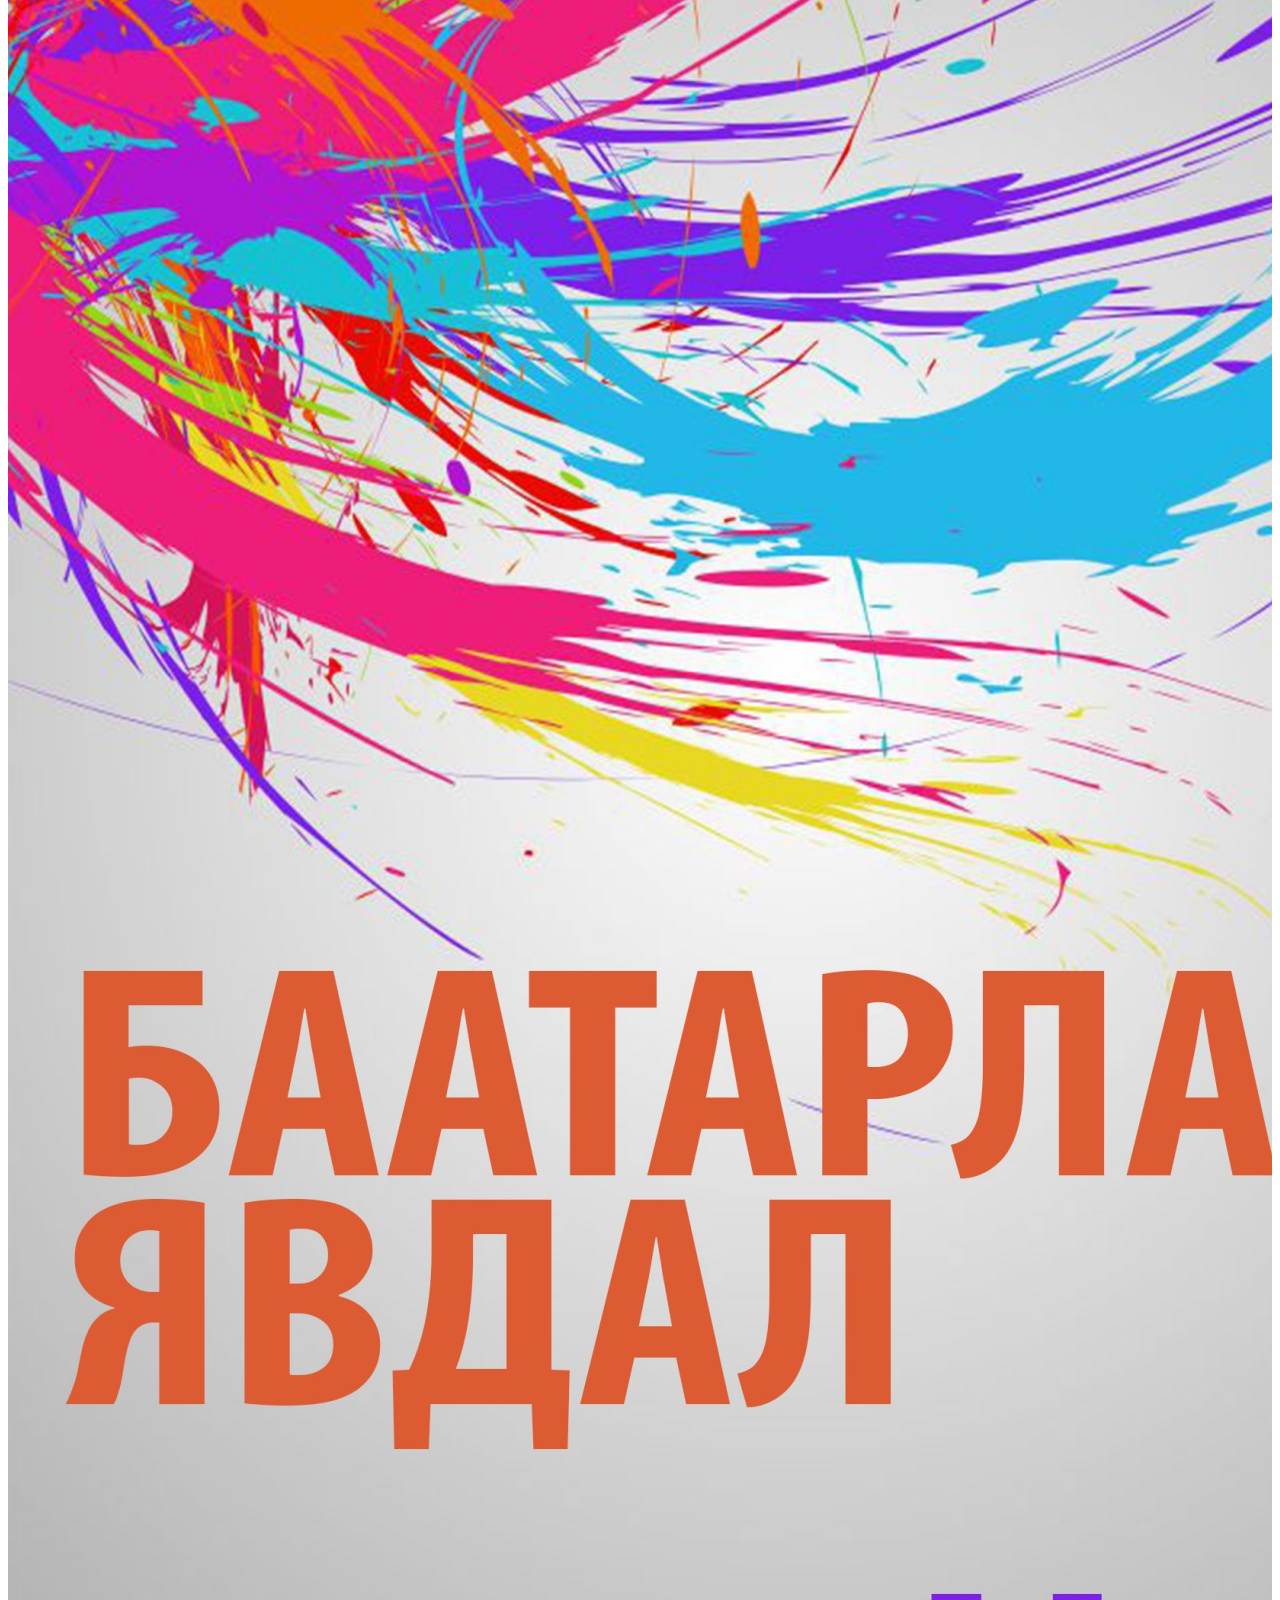
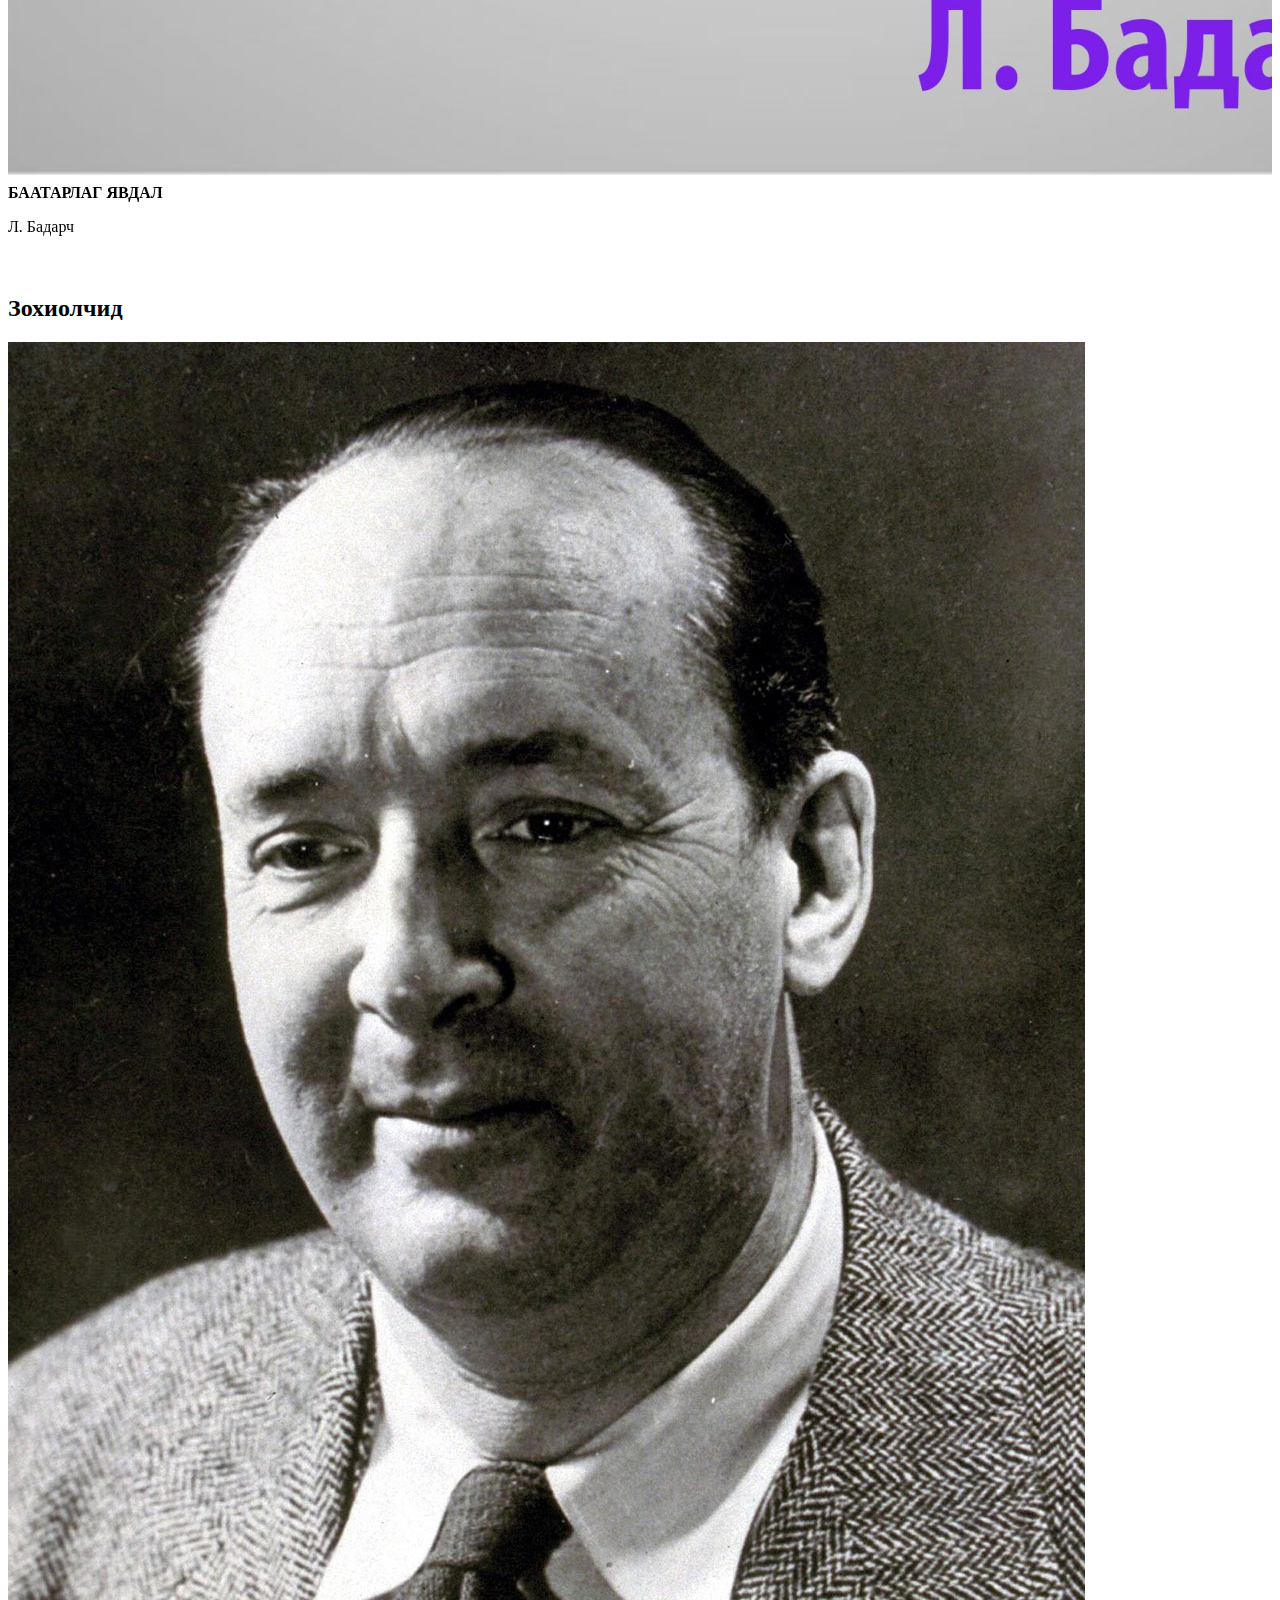
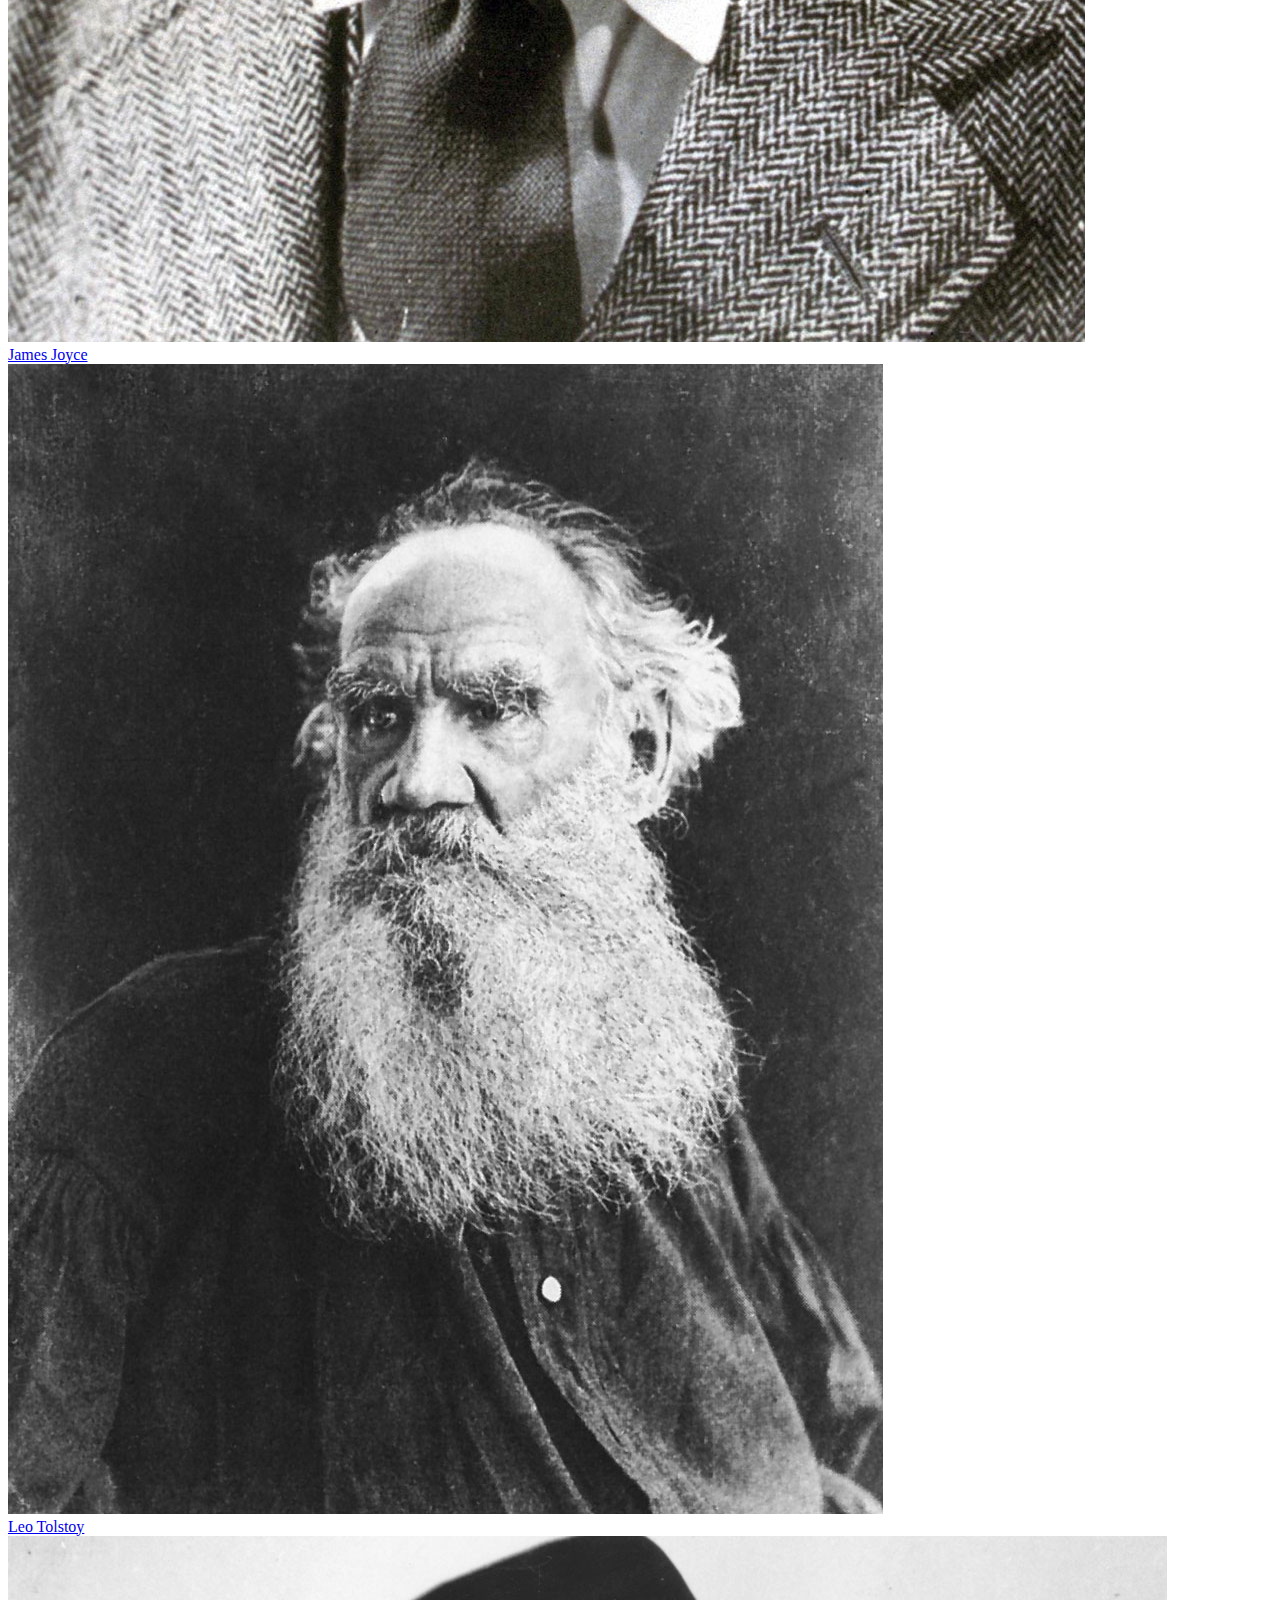
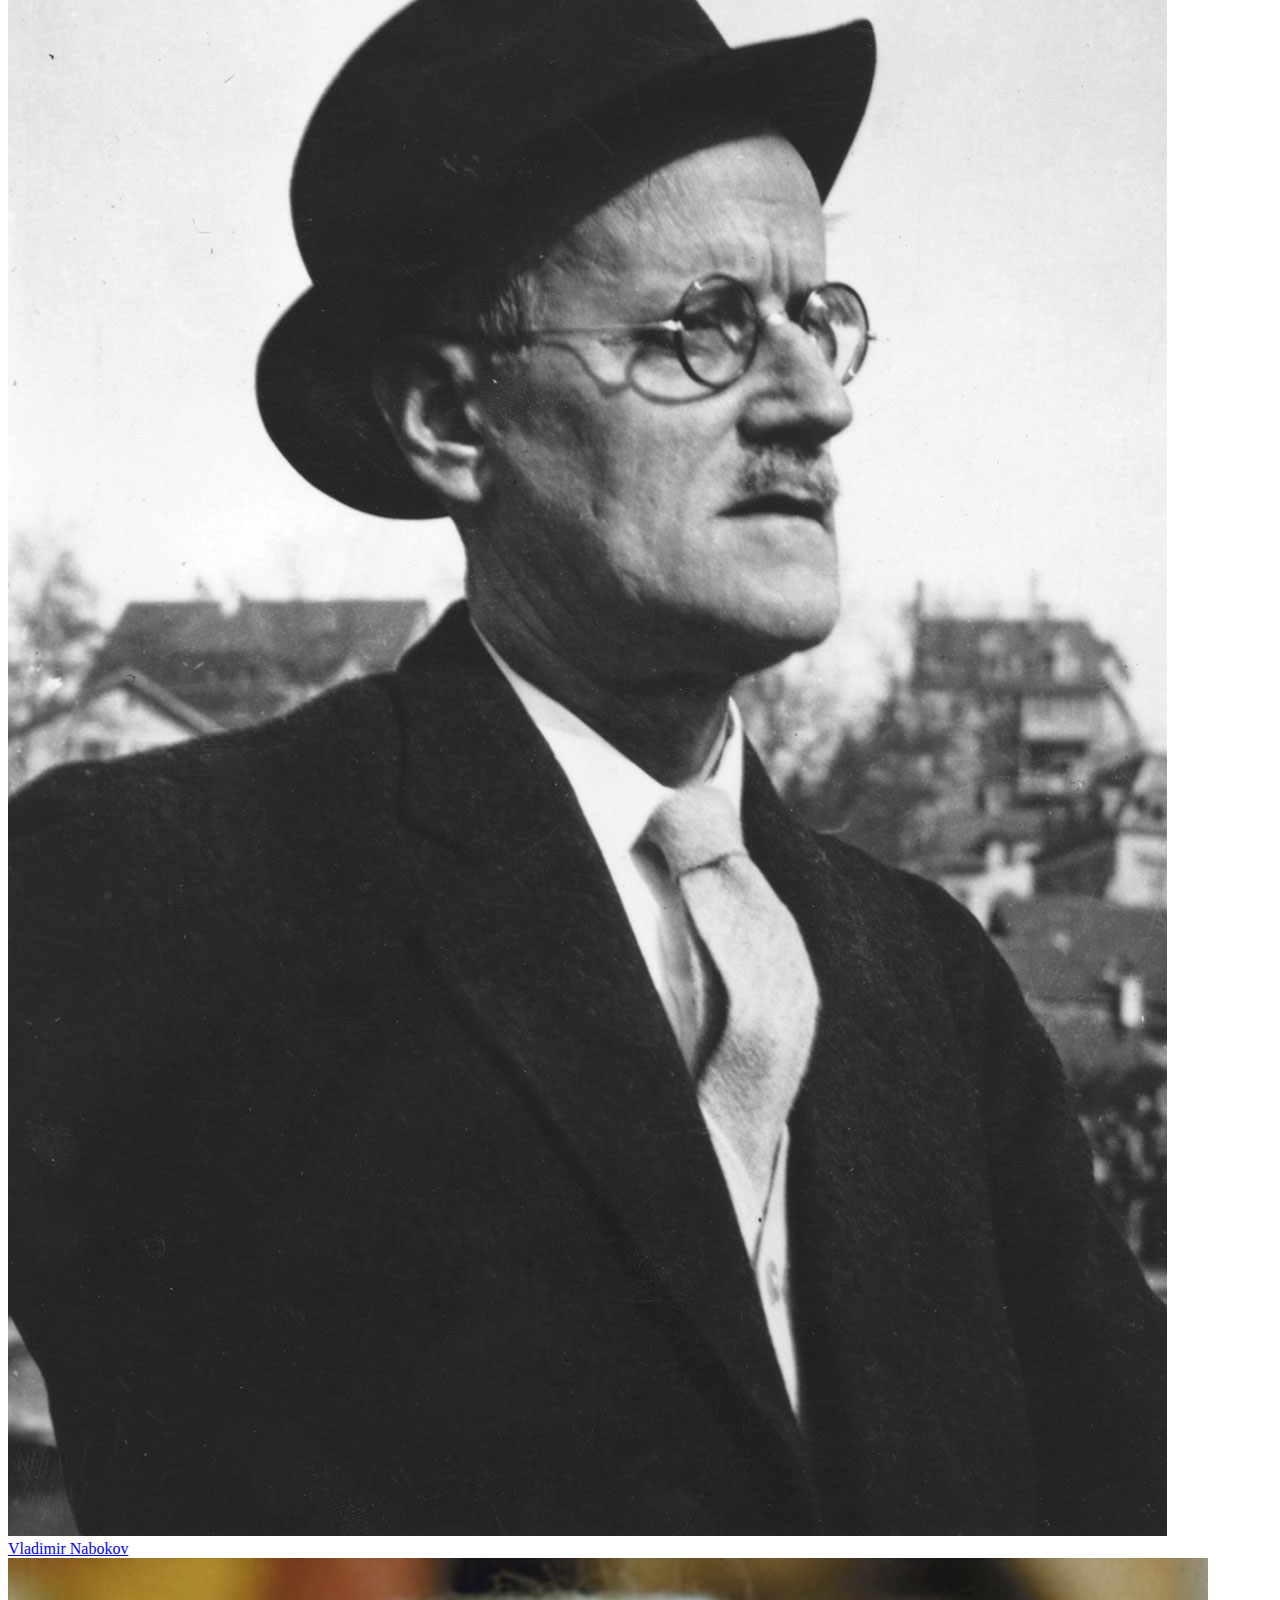
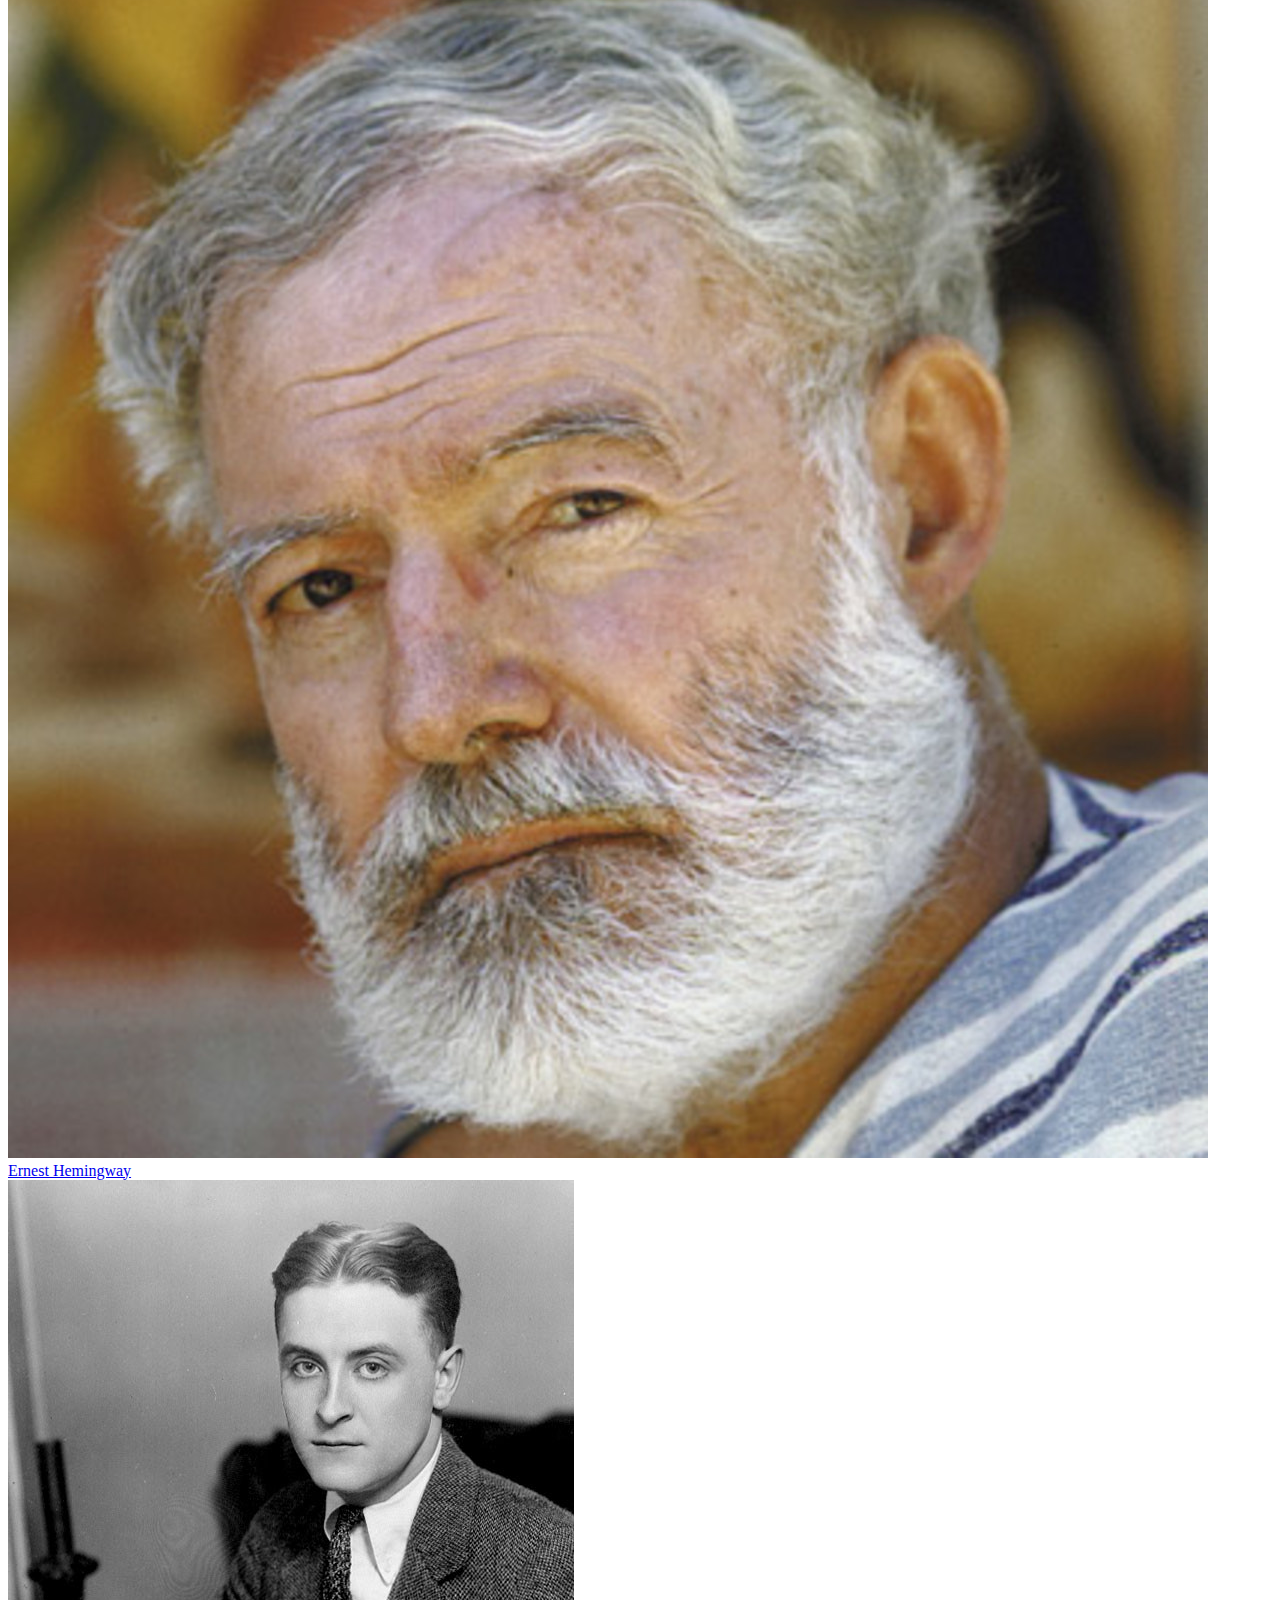
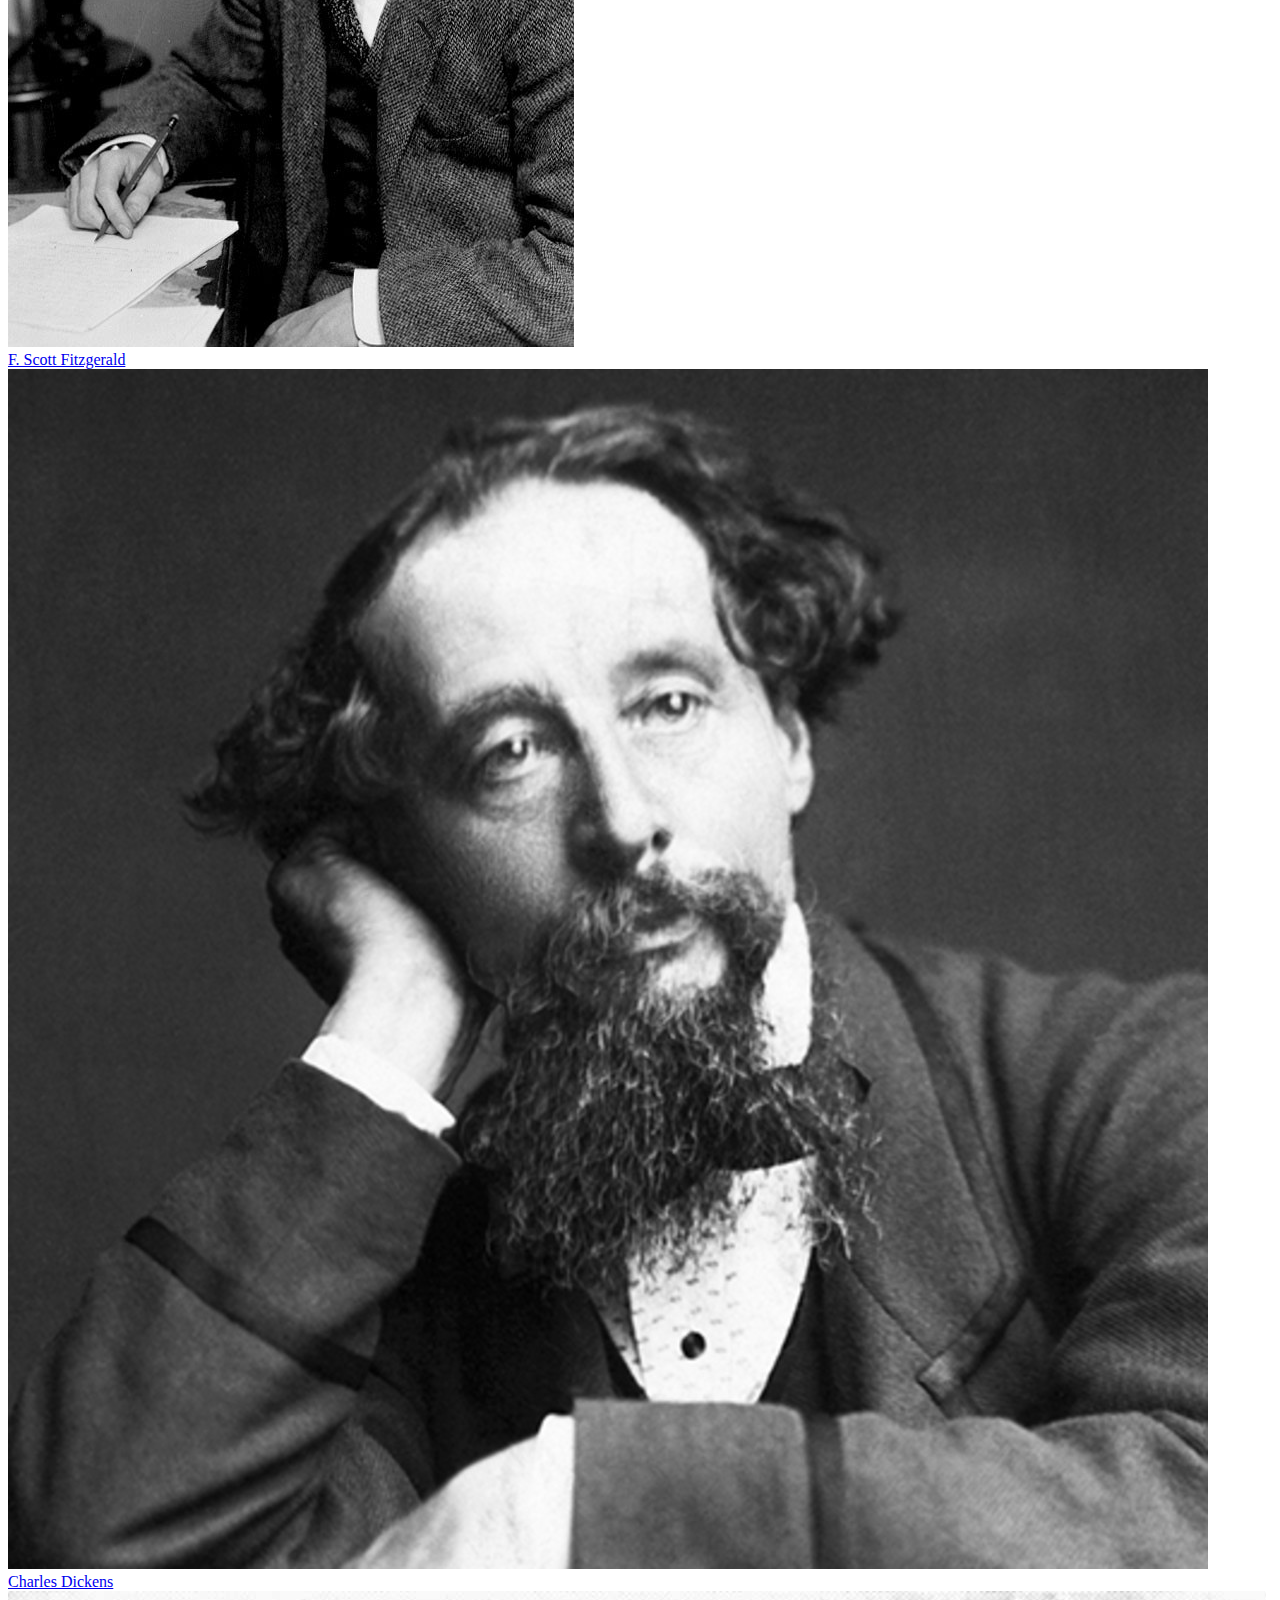
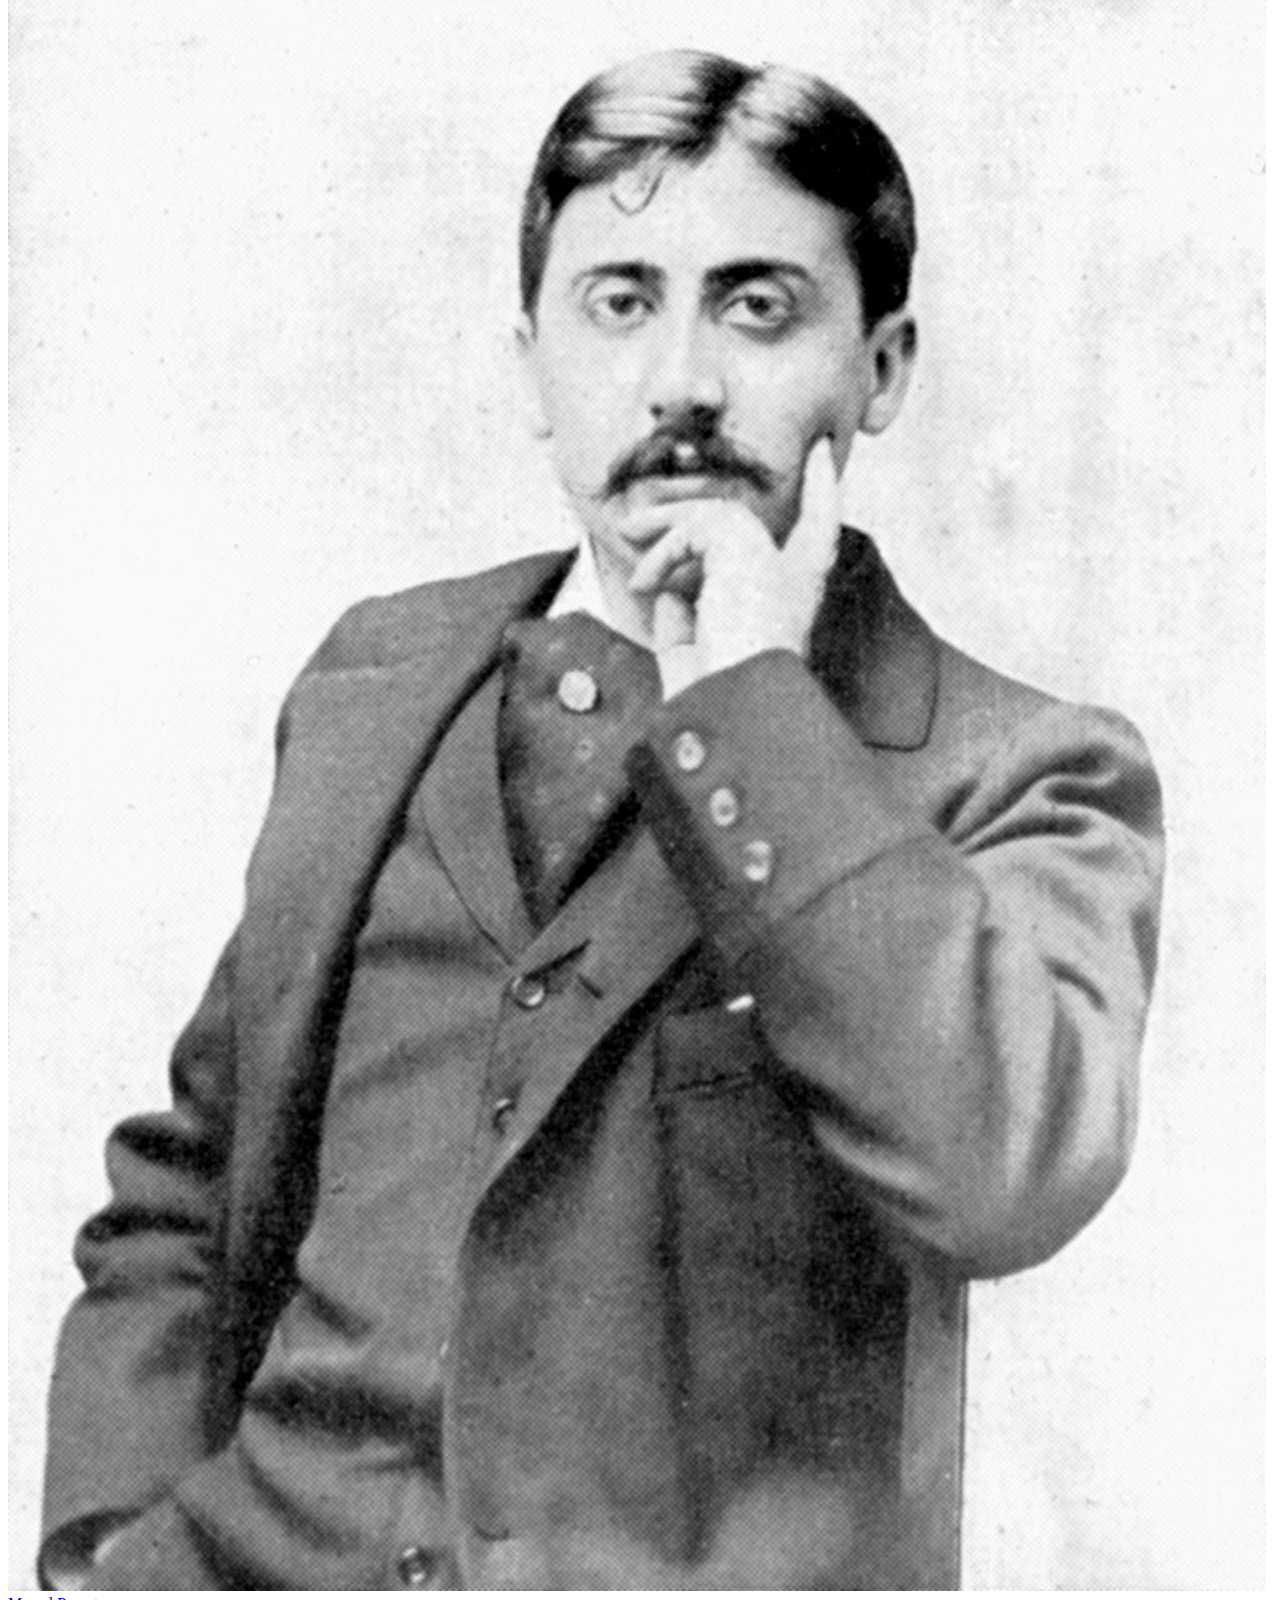
==== commit 9e91f92b: "Update index.html" ====
--- a/index.html
+++ b/index.html
@@ -36,19 +36,19 @@
             <input type="text" placeholder="Хайх"/>
             <i class="fas fa-search"></i>
         </div>
-	    <!-- Search bar start -->
+	    <!-- end ehleh -->
 		<div class="searchbar">
 		<span style="margin-right:40px">
-		<a class="slink" onclick="ShowHideBox(1); return false;" href="http://web.simplythebest.net">SimplytheBest WebZone</a>
-		<form id="form1" name="form1" action="http://web.simplythebest.net/search.php" method="get">
+		<a class="slink" onclick="ShowHideBox(1); return false;" href="">AZ LIBRARY</a>
+		<form id="form1" name="form1" action="" method="get">
 		<input class="fbox" type="text" id="box_1" maxlength="50" name="keyword" /></form><img
 		class="arrow_submit" id="button_1" onclick="SearchButton(1);" src="arrow.gif" width="8" height="12" />
 		</span>
-		<span><a class="slink" onclick="ShowHideBox(2); return false;" href="http://scripts.simplythebest.net">Scripts Search</a>
-		<form id="form2" name="form2" action="http://scripts.simplythebest.net/search.php" method="get">
+		<span><a class="slink" onclick="ShowHideBox(2); return false;" href=""></a>
+		<form id="form2" name="form2" action="" method="get">
 		<input class="fbox" type="text" id="box_2" maxlength="50" name="keyword" /></form><img class="arrow_submit" id="button_2" onclick="SearchButton(2);" src="arrow.gif" width="8" height="12" /> </span>
 		</div>
-		<!-- Search bar end -->
+		<!-- end duusah -->
 		    </nav>
     <section id="main">
         <h1 class="podcast-heading">Подкаст</h1>
--- a/style.css
+++ b/style.css
@@ -1,344 +1,27 @@
-@font-face{
-    font-family: nunito;
-    src: url(nunito-black-webfont.woff);
+
+.fbox {
+display: none;
 }
-body{
-    margin:0px;
-    padding: 0px;
-    font-family: nunito;
-    background-color: rgba(151,151,151,0.03);
+.arrow_submit {
+left: 2px; cursor: pointer; position: relative; top: 0.23em
 }
-*{
-    box-sizing: border-box;
+.searchbar {
+margin: 15px 0px; padding: 15px 10px 10px 10px; width: auto; min-height: 30px; background-color: #003399;
+-moz-border-radius: 5px; -webkit-border-radius: 5px; border-radius: 5px; vertical-align: middle
 }
-ul{
-    list-style: none;
+.searchbar span {
+word-spacing: normal; white-space: nowrap; list-style-type: none
 }
-a{
-    text-decoration: none;
+.searchbar .slink, .slink:visited {
+color: #fff; text-decoration: none
 }
-nav{
-    display: flex;
-    justify-content: space-around;
-    align-items: center;
-    width:100%;
-    border:1px solid rgba(0,0,0,0.04);
-    background-color: #ffffff;
-    position: fixed;
-    left: 0;
-    top: 0;
-    z-index: 100;
+.searchbar .slink:hover {
+text-decoration: underline
 }
-.logo img{
-    height: 70px;
+.searchbar form {
+display: inline; padding: 0; margin: 0
 }
-nav .menu{
-    display: flex;
+.searchbar input[type="text"] {
+border: 1px solid #7DAFC5; max-width: 120px; height: 22px; padding: 3px;
+-moz-border-radius: 5px; -webkit-border-radius: 5px; border-radius: 5px
 }
-nav .menu li a{
-    font-family: nunito;
-    height: 40px;
-    line-height: 43px;
-    margin: 0px;
-    padding: 0px 22px;
-    display: flex;
-    font-size: 0.8rem;
-    text-transform: uppercase;
-    font-weight: 500;
-    color:#585858;
-    letter-spacing: 1px;
-}
-.search{
-    width:250px;
-    height: 40px;
-    background-color: rgba(245,245,245,0.8);
-    display: flex;
-    justify-content: center;
-    align-items: center;
-    border-radius: 20px;
-    padding: 0px 20px;
-}
-.search input{
-    width:100%;
-    height: 30px;
-    border:none;
-    outline: none;
-    background-color: transparent;
-}
-.search i{
-    color:#3a3a3a;
-}
-nav .menu li a:hover{
-    background-color: #393e46;
-    color:#ffffff;
-    box-shadow: 5px 10px 30px #393e46;
-    border-radius: 10px;
-    transition: all ease 0.2s;
-}
-#main{
-    padding-top: 80px;
-    background-color: #ffffff;
-}
-.podcast-box{
-    width:430px;
-    height: 250px;
-    box-shadow: 5px 15px 30px #393e46;
-    border-radius: 10px;
-    margin:0px 20px 10px 20px;
-    overflow: hidden;
-}
-.podcast-box img{
-    width:100%;
-    height: 100%;
-    object-fit: cover;
-    object-position: top;
-}
-.podcast-heading{
-    padding-top: 10px;
-    padding-left: 30px;
-    font-weight: 500;
-    letter-spacing: 1px;
-    text-transform: uppercase;
-    font-size: 1.2rem;
-    color: #1a1a1a;
-}
-.cs-hidden{
-    overflow: visible !important;
-}
-#nomnud{
-    border-top: 1px solid rgba(53,53,53,0.1);
-}
-.nomnud-heading{
-    margin: 30px 30px 0px 30px;
-    font-weight: 500;
-    font-size: 1.3rem;
-}
-.nomnud-box{
-    display: flex;
-    flex-direction: column;
-    align-items: center;
-    box-shadow: 2px 2px 30px rgba(0,0,0,0.2);
-    margin: 20px 10px;
-    border-radius: 10px;
-    overflow:hidden;
-    width:200px;
-    background-color: #ffffff;
-}
-.nomnud-b-img{
-    width:100%;
-    height: 270px;
-}
-.nomnud-b-img img{
-    width: 100%;
-    height: 100%;
-    object-fit: cover;
-}
-.nomnud-b-text strong{
-    color:#3a3a3a;
-    margin: 0px;
-}
-.nomnud-b-text{
-    width:100%;
-    display: flex;
-    justify-content: center;
-    align-items: center;
-    flex-direction: column;
-    margin: 10px;
-}
-.nomnud-b-text p{
-    color:#979797;
-    margin: 0px;
-}
-.zohiolchid-heading h2{
-    font-weight: 400;
-    margin: 0px;
-    padding: 1px 20px;
-    background-color: rgba(0,0,0,0.01);
-    border: 1px solid rgba(0,0,0,0.06);
-    font-size: 1.7rem;
-    letter-spacing: 1px;
-    text-transform: uppercase;
-    width: 100%;
-}
-.zohiolchid-heading{
-    display: flex;
-    margin:0px;
-}
-.zohiolchid-box{
-    width:300px;
-    display: flex;
-    justify-content: space-between;
-    align-items: center;
-    flex-direction: column;
-    box-shadow: 2px 2px 30px rgba(0,0,0,0.2);
-    margin: 20px;
-    border-radius: 5px;
-    overflow: hidden;
-    border-top: 3px solid #292929;
-}
-.zohiolchid-img{
-    width:100%;
-    height: 400px;
-    position: relative;
-}
-.zohiolchid-img img{
-    width: 100%;
-    height: 100%;
-    object-fit: cover;
-}
-.zohiolchid-box a{
-    text-align:center;
-    display: block;
-    font-weight: 600;
-    display: -webkit-box;
-    max-width: 80%;
-    -webkit-line-clamp: vertical;
-    overflow: hidden;
-    text-overflow: ellipsis;
-    color: #3a3a3a;
-    margin: 20px;
-}
-.zohiolchid-box:hover{
-    transform: translateY(-10px);
-    transition: all ease 0.2s;
-}
-#zohiolchid-list{
-    display: flex;
-    justify-content: center;
-    align-items: center;
-    flex-wrap: wrap;
-}
-footer{
-    display: flex;
-    justify-content: space-around;
-    align-items: center;
-    border-top: 1px solid rgba(0,0,0,0.1);
- 
-}
-footer p{
-    color:#5e5e5e;
-    margin: 10px 0px;
-    font-size: 0.9rem;
-}
-nav .menu-btn{
-    display: none;
-}
-@media(max-width:1100px){
-    nav{
-        justify-content: space-between;
-        height: 70px;
-        padding: 0px 10px;
-    }
-    nav .menu{
-       display: none;
-        position: absolute;
-        top: 65px;
-        left: 0px;
-        background: #fff;
-        border-bottom:4px solid #242424;
-        width:100%;
-        padding:0px;
-        margin:0px;
-    }
-    .menu li{
-        width:100%;
-    }
-    nav .menu li a{
-        width: 100%;
-        height: 40px;
-        align-items: center;
-        margin: 0px;
-        padding:25px;
-        border:1px solid rgba(38,38,38,0.03);
-    }
- 
-    nav .menu-icon{
-        cursor: pointer;
-        float: right;
-        padding:28px 20px;
-        position: relative;
-        user-select: none;
-        display: block;
-    }
-    nav .menu-icon .nav-icon{
-        background-color: #333333;
-        display: block;
-        height: 2px;
-        position: relative;
-        transition: background 0.2s ease-out;
-        width: 18px;
-    }
-    nav .menu-icon .nav-icon:before,
-    nav .menu-icon .nav-icon:after{
-        background: #333333;
-        content: '';
-        display: block;
-        height: 100%;
-        position: absolute;
-        transition: all ease-out 0.2s;
-        width: 100%;
-    }
-    nav .menu-icon .nav-icon:before{
-        top:5px;
-    }
-    nav .menu-icon .nav-icon:after{
-        top:-5px;
-    }
-    nav .menu-btn:checked ~ .menu-icon .nav-icon{
-        background: transparent;
- 
-    }
-    nav .menu-btn:checked ~ .menu-icon .nav-icon:before{
-        transform: rotate(-45deg);
-        top: 0;
-    }
-    nav .menu-btn:checked ~ .menu-icon .nav-icon:after{
-        transform: rotate(45deg);
-        top: 0;
-    }
-    nav .menu-btn{
-        display: none;
-    }
-    nav .menu-btn:checked ~ .menu{
-        display: block;
-    }
-}
-@media(max-width:680px){
-    .podcast-box{
-        max-width: 300px;
-        height: 180px;
-        margin: 10px;
-    }
-    .nomnud-box{
-        width:190px;
-        margin: 20px 5px;
-    }
-    .zohiolchid-box{
-        flex-direction: row;
-        width:90%;
-        border: 1px solid rgba(0,0,0,0.2);
-    }
-    .zohiolchid-box a{
-        width:65%;
-    }
-    footer{
-        justify-content: space-between;
-        padding:0px 20px;
-        text-align: center;
-    }
-}
-@media(max-width:440px){
-    .zohiolchid-box a,.zohiolchid-box{
-        width: 100%;
-    }
-    .zohiolchid-box{
-        flex-direction: column;
-    }
-    .logo img{
-        height: 30px;
-    }
-    .search{
-        width: 90%;
-        height: 40px;
-    }
-}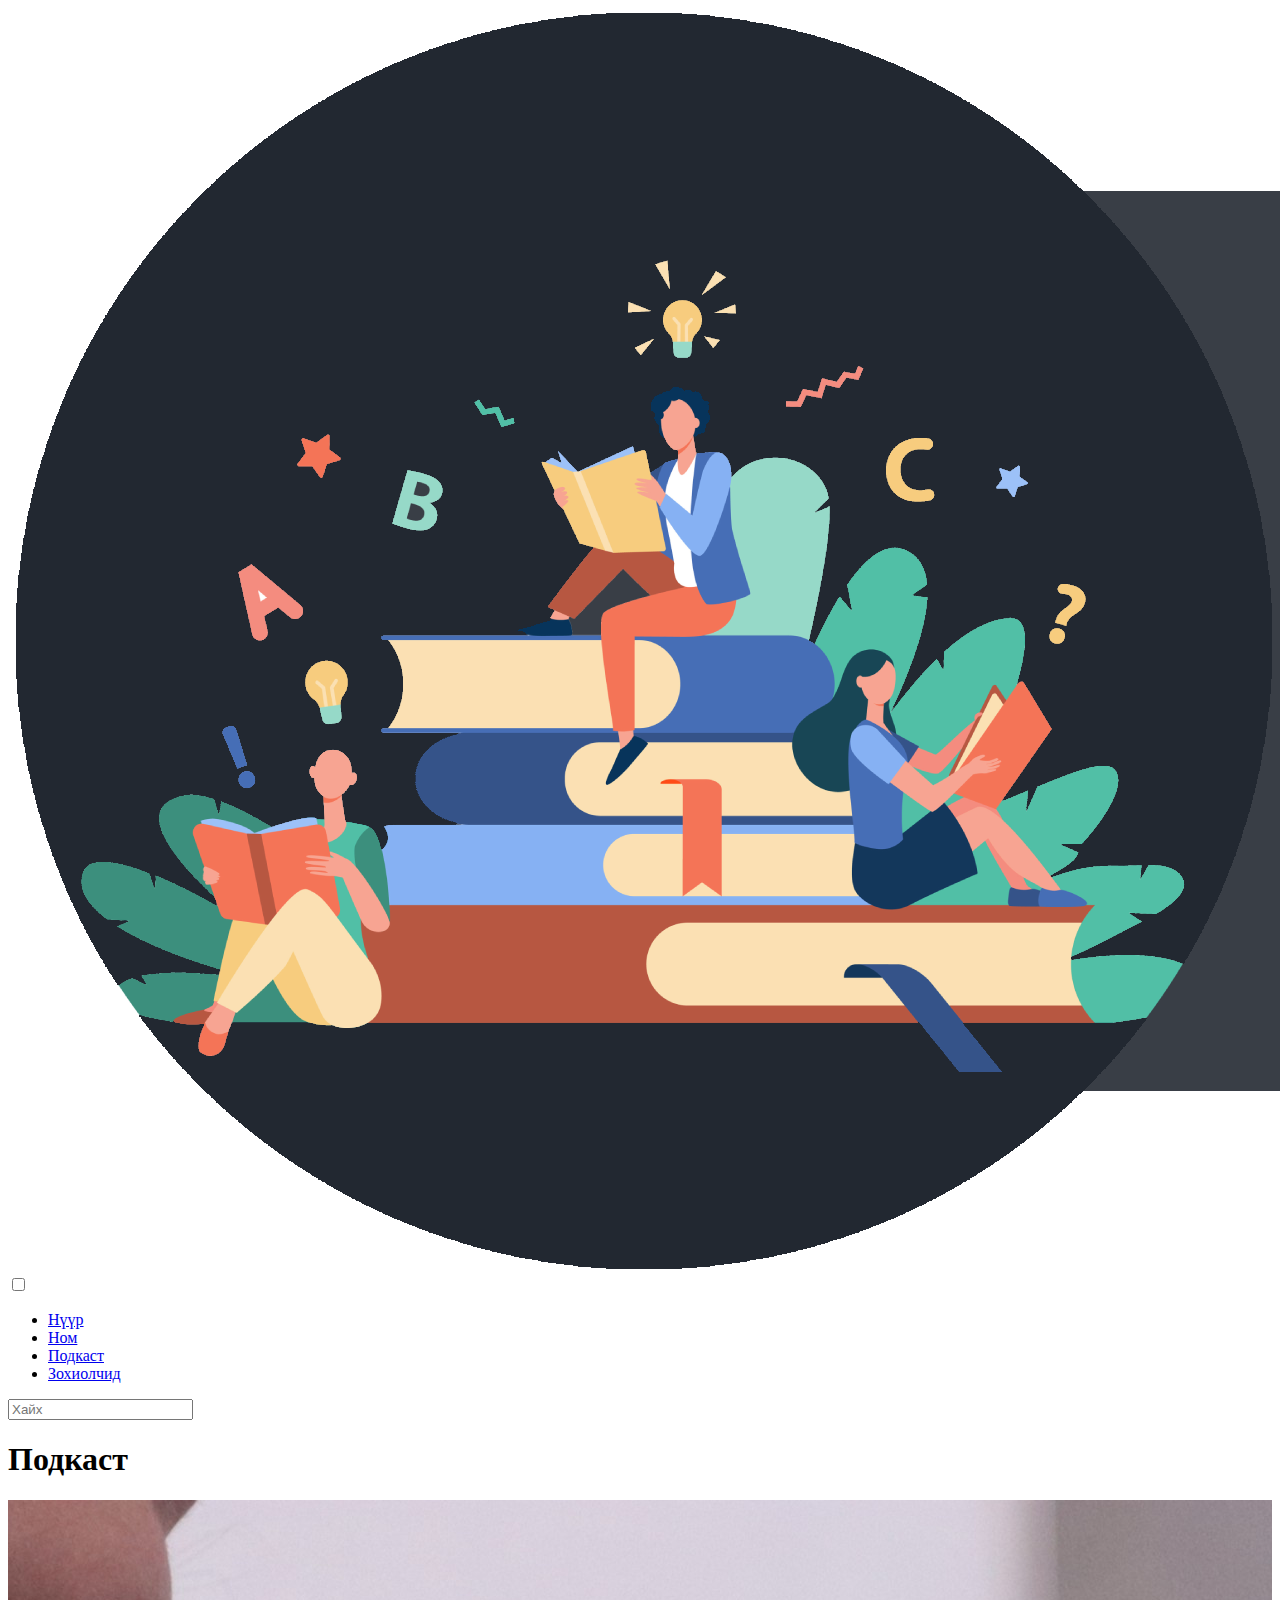
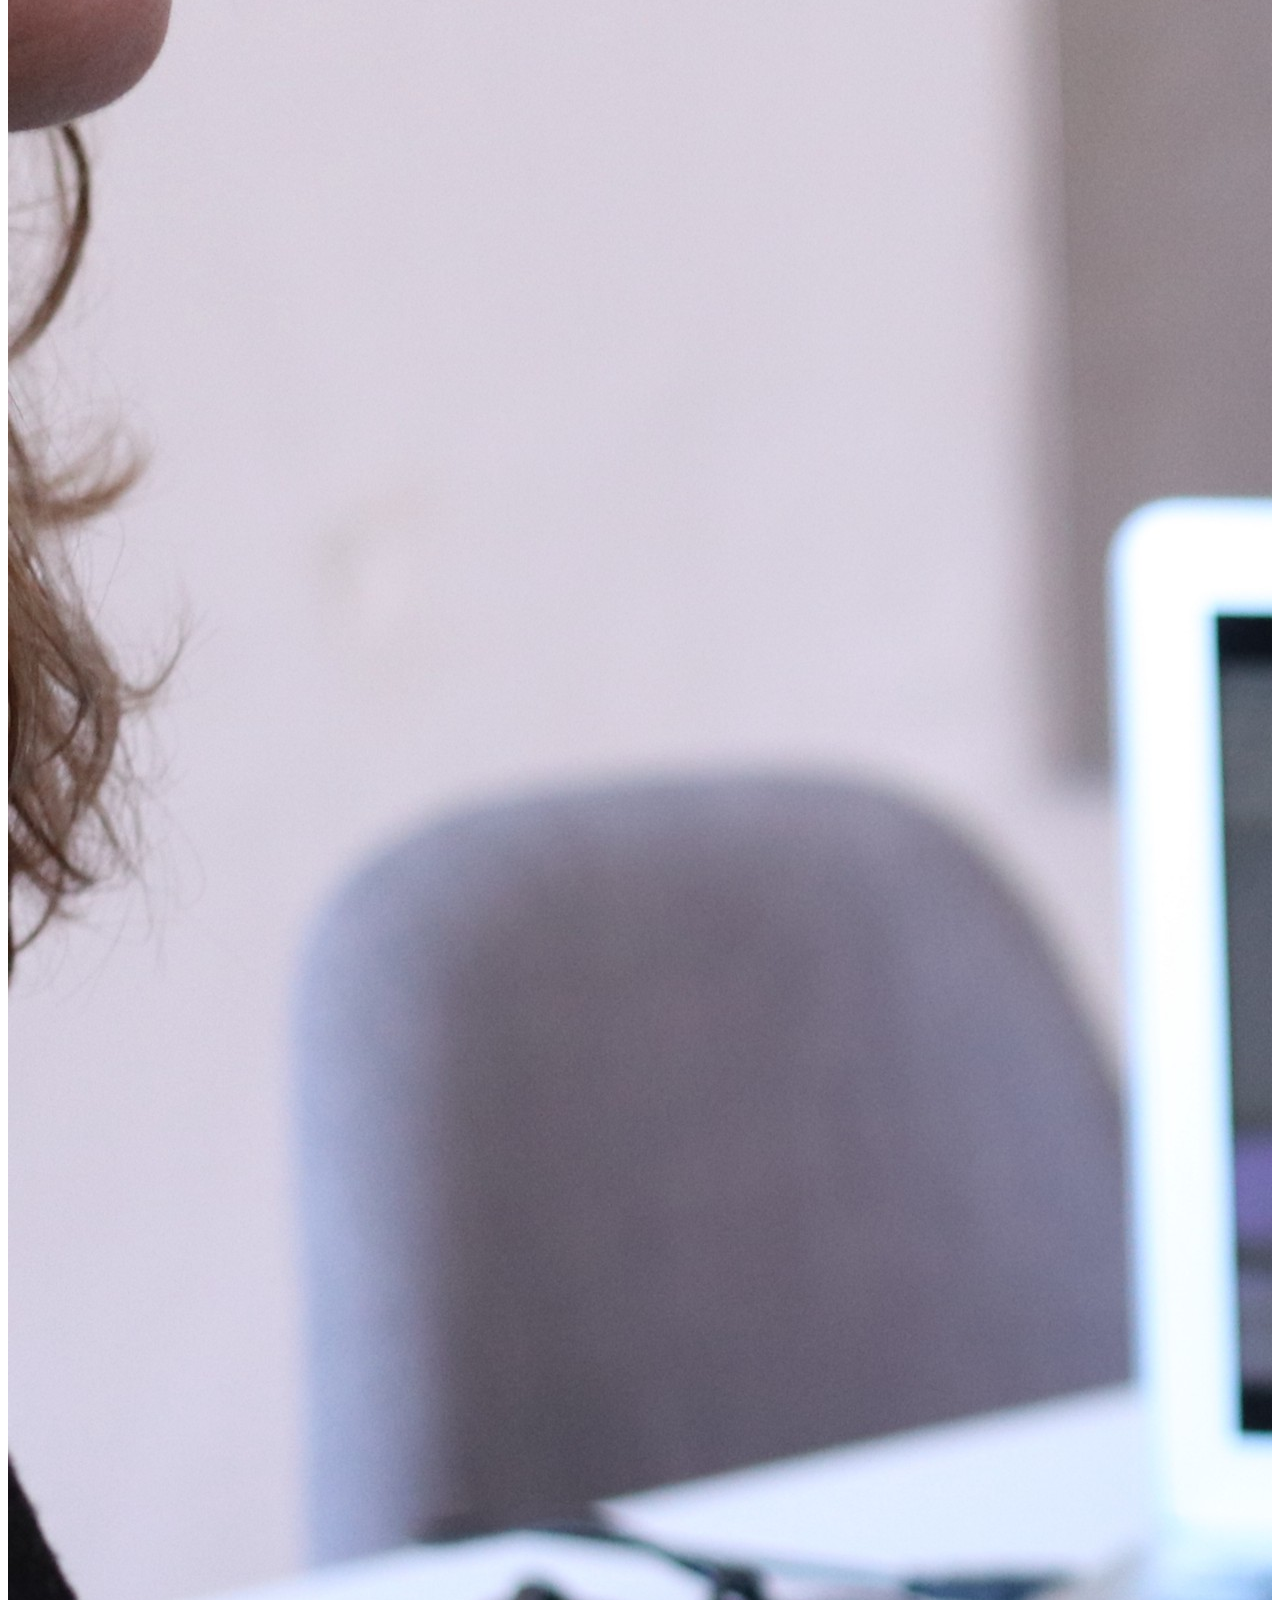
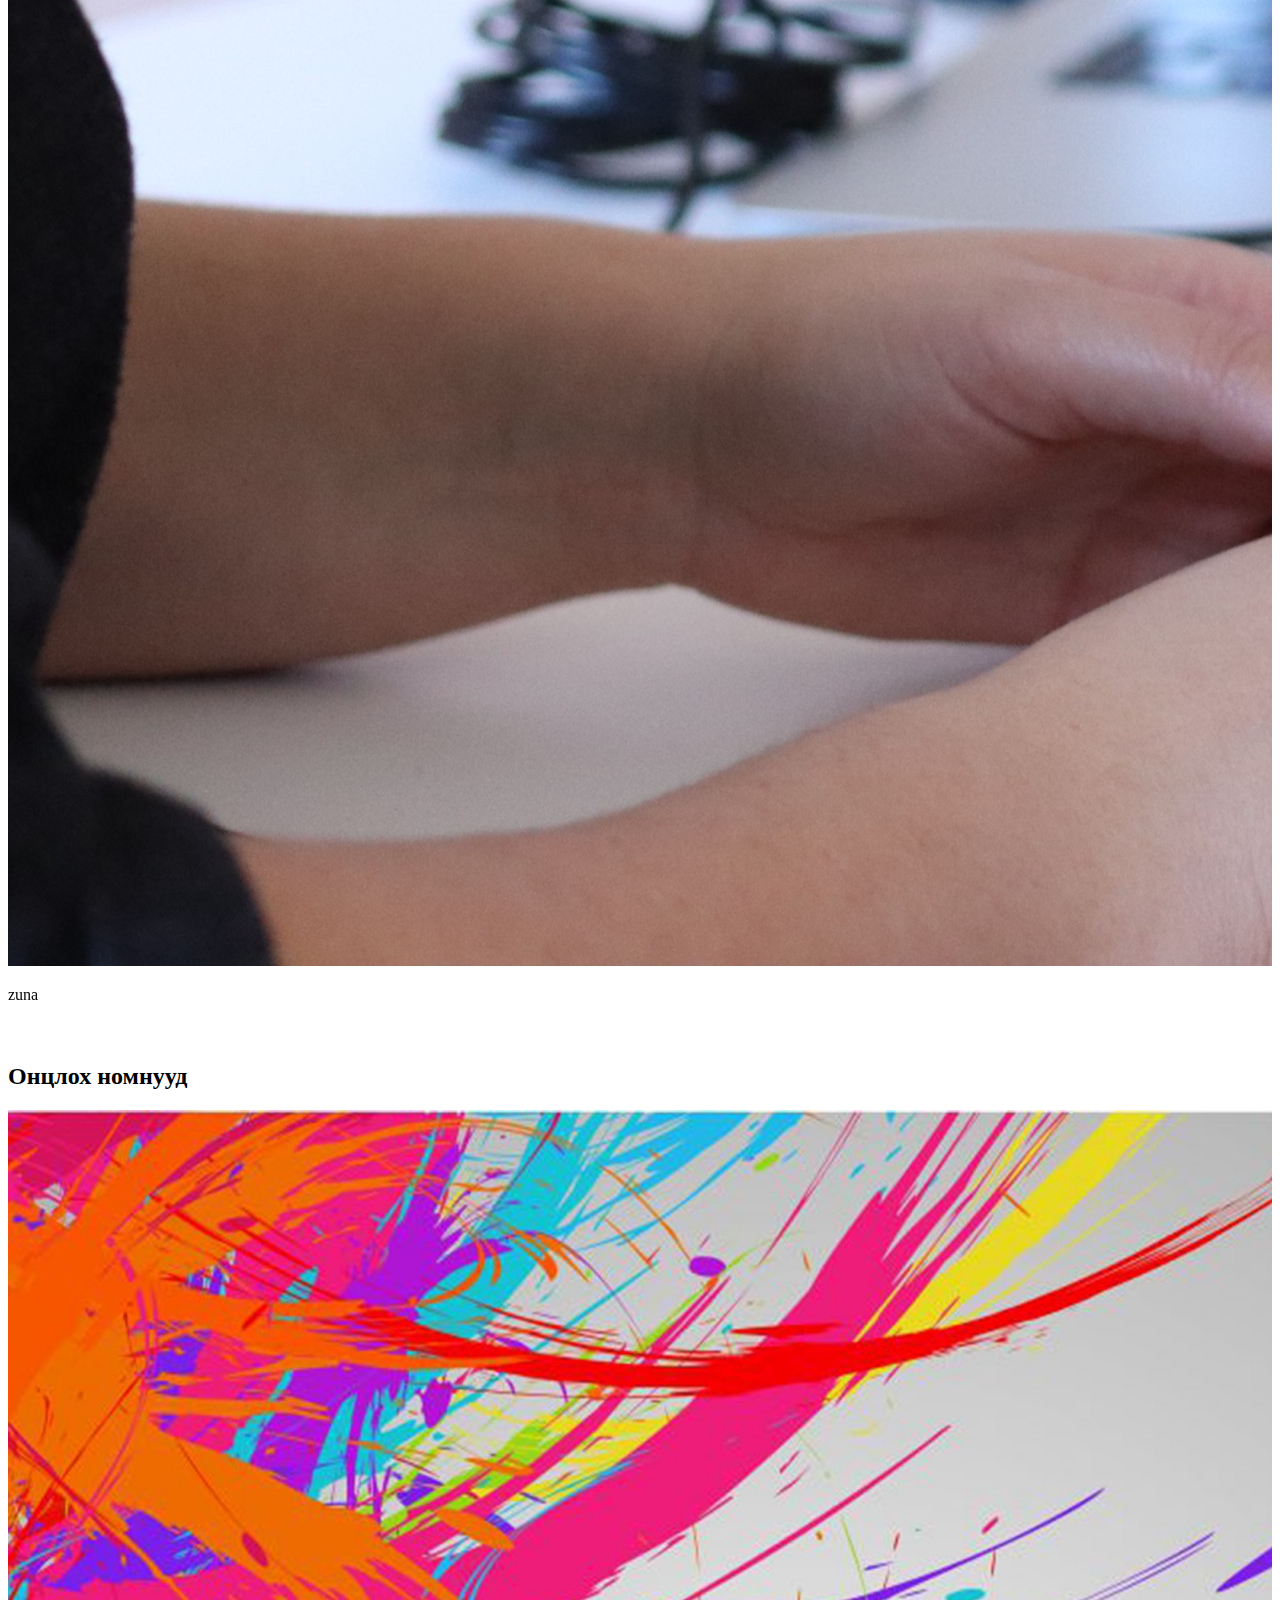
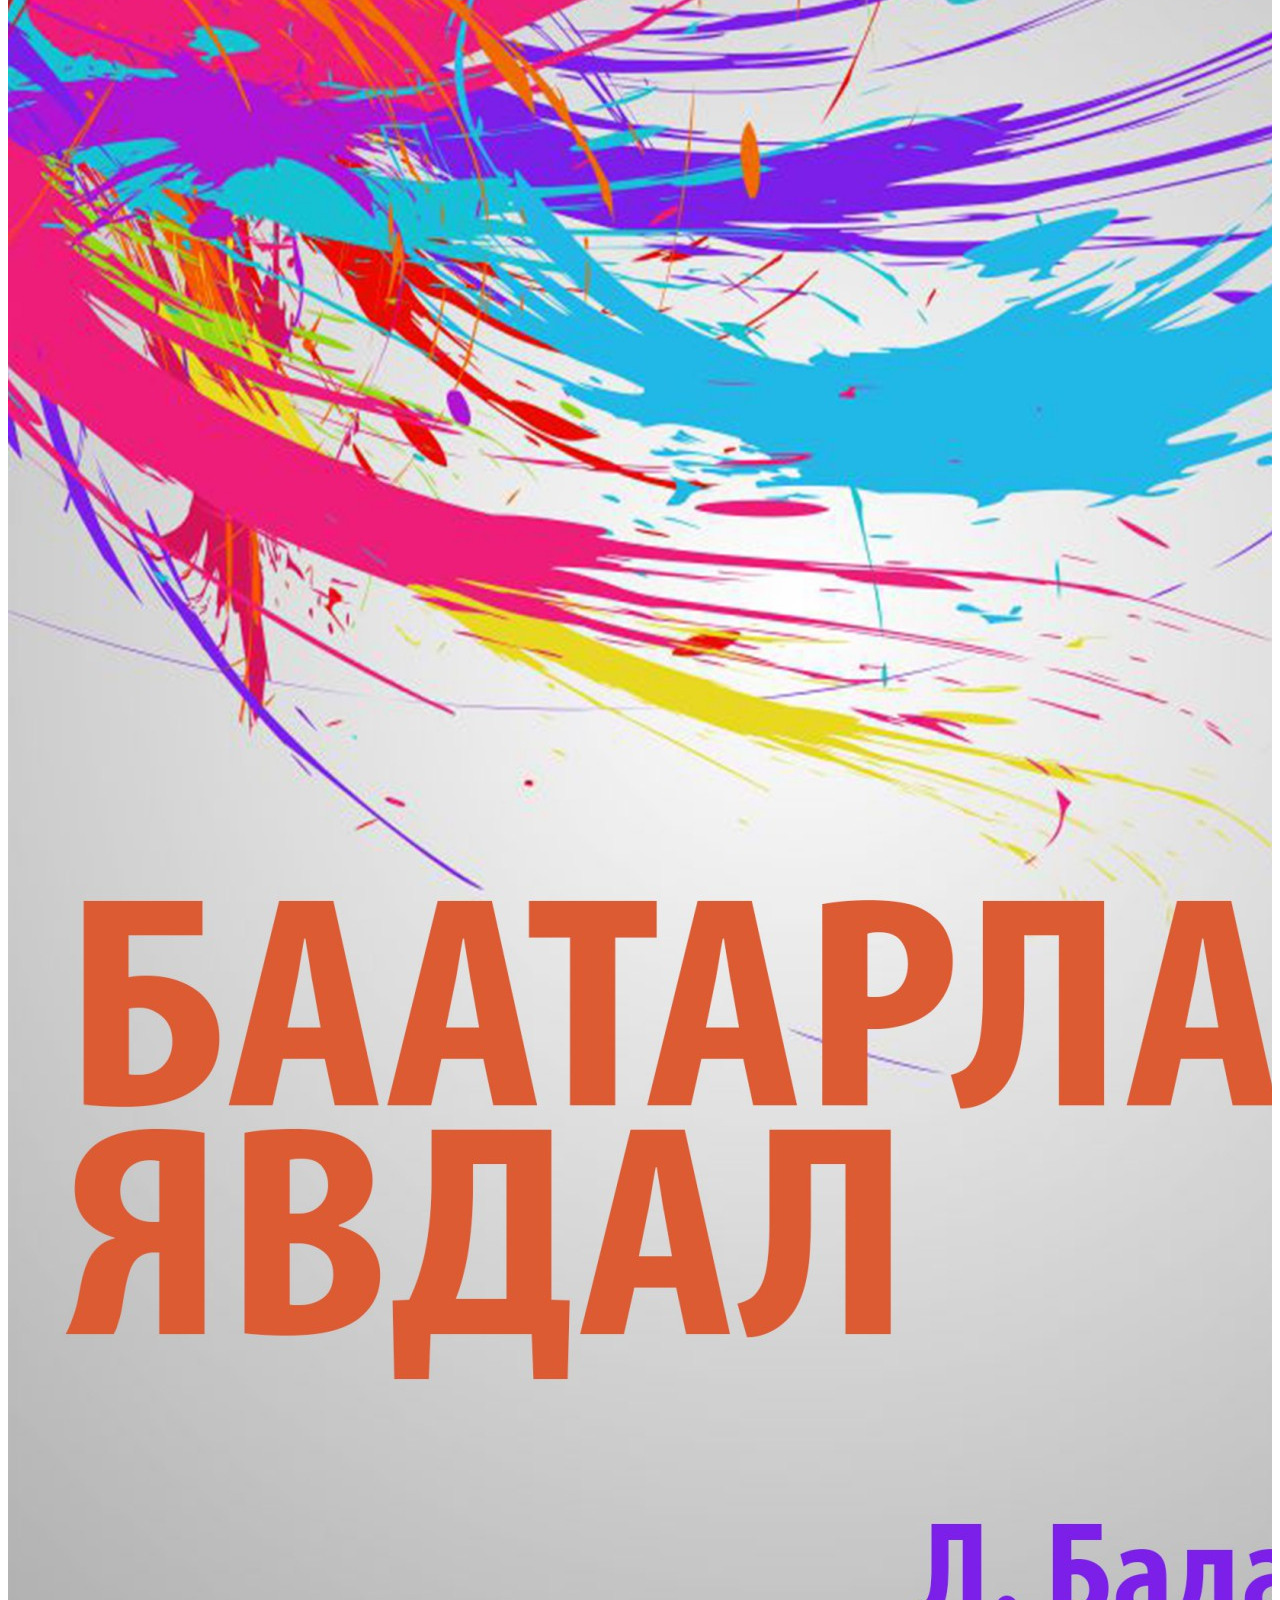
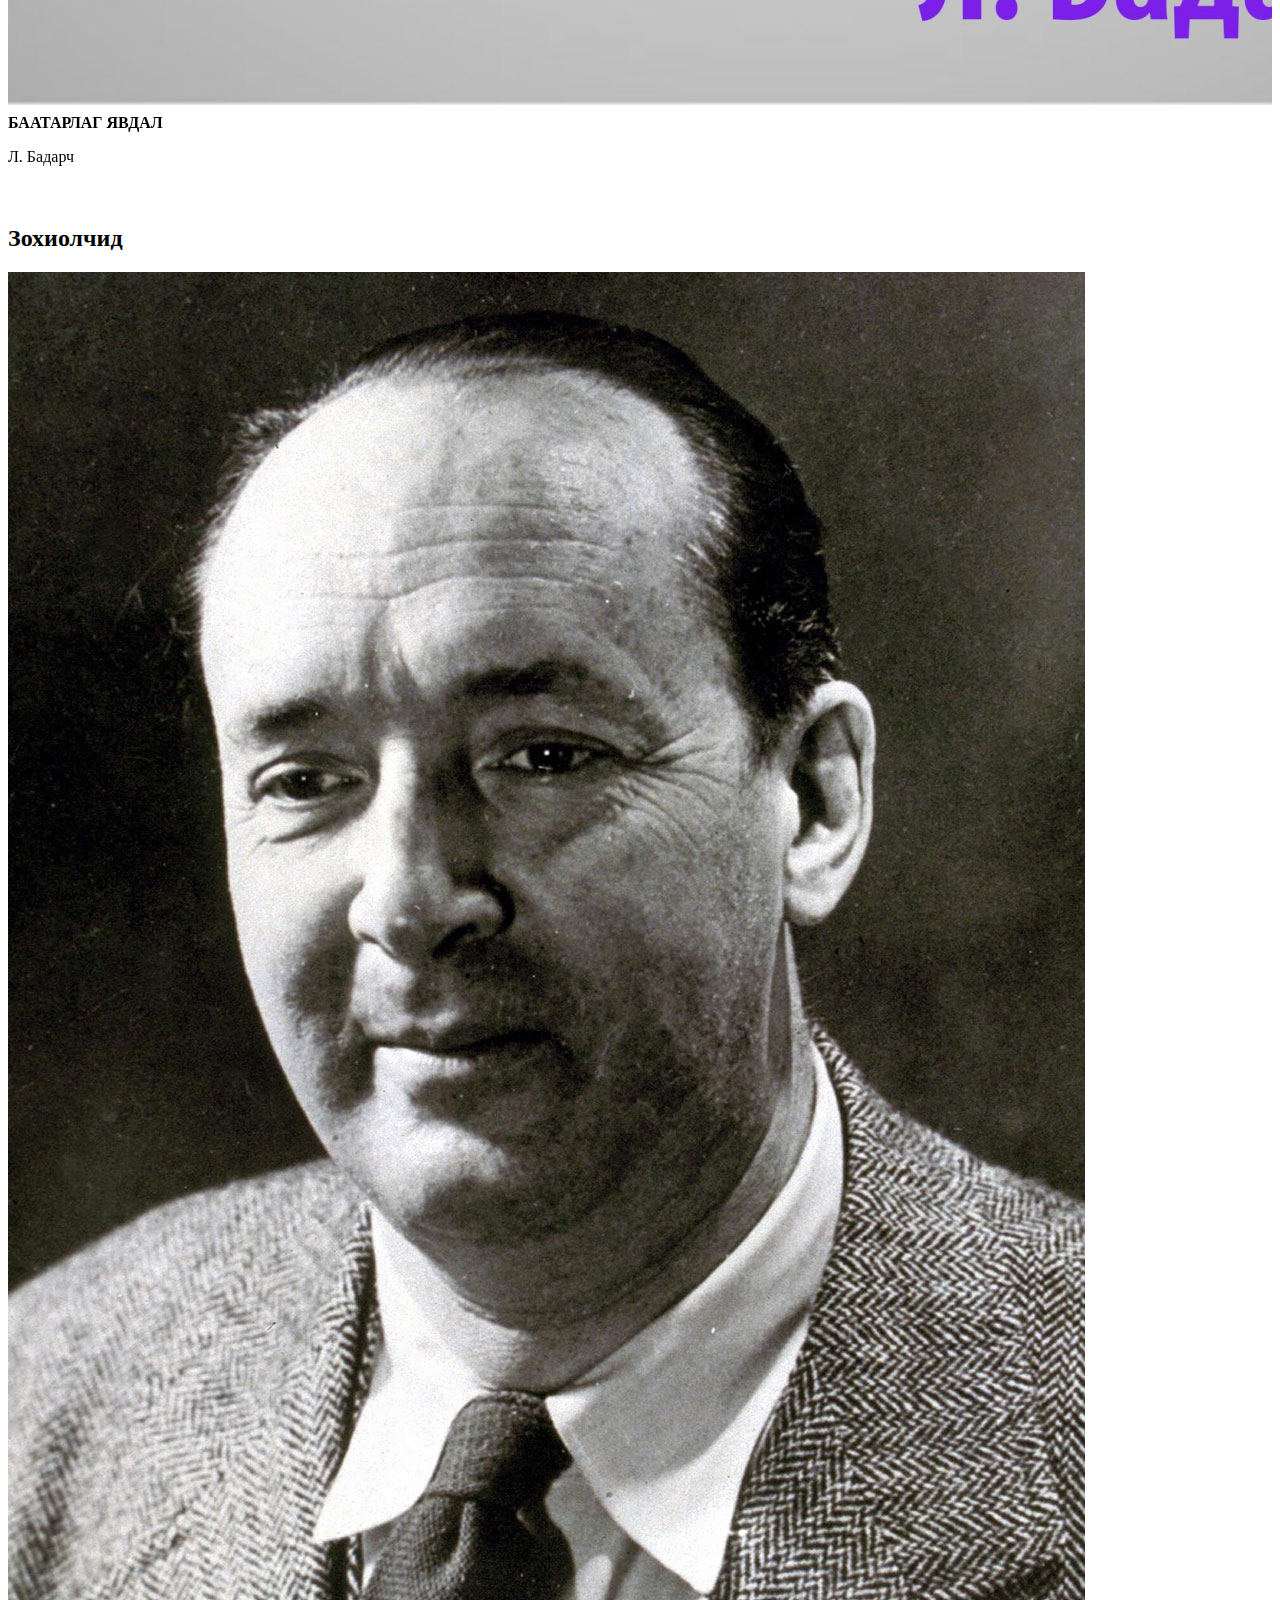
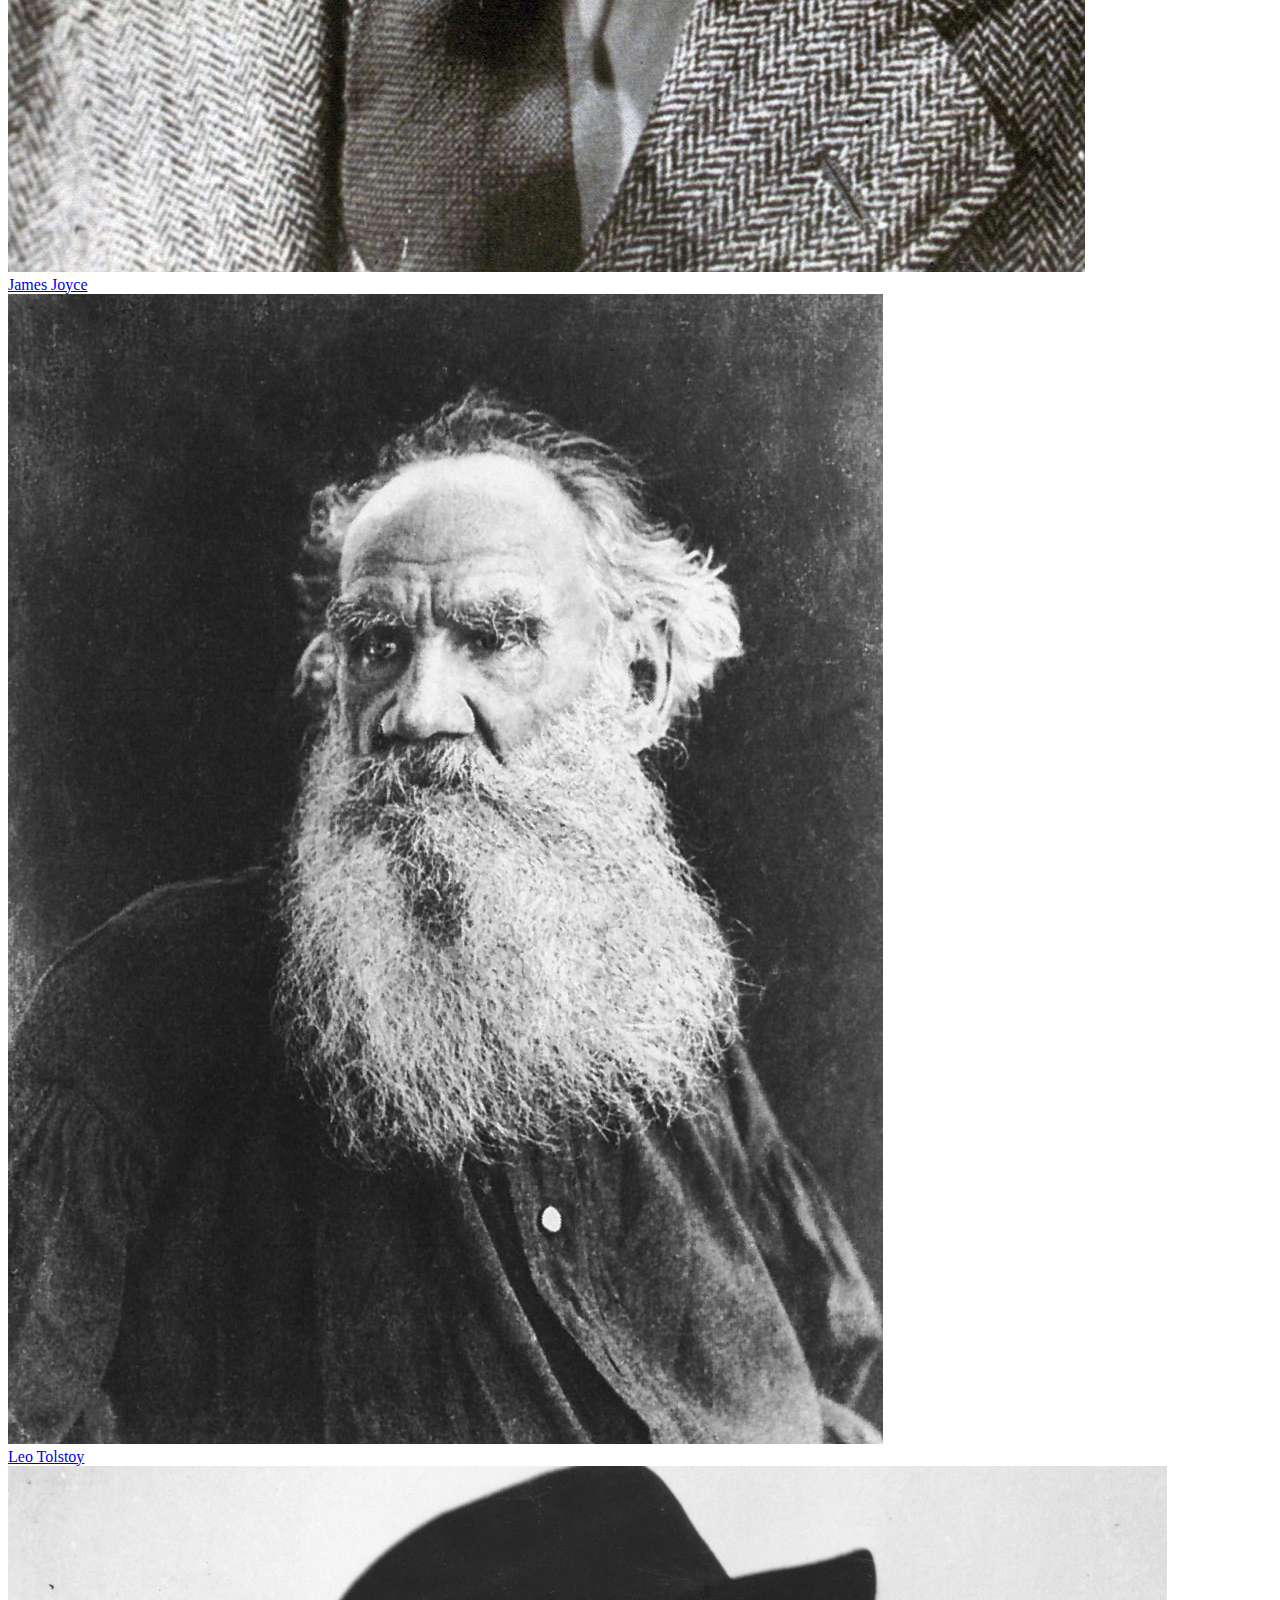
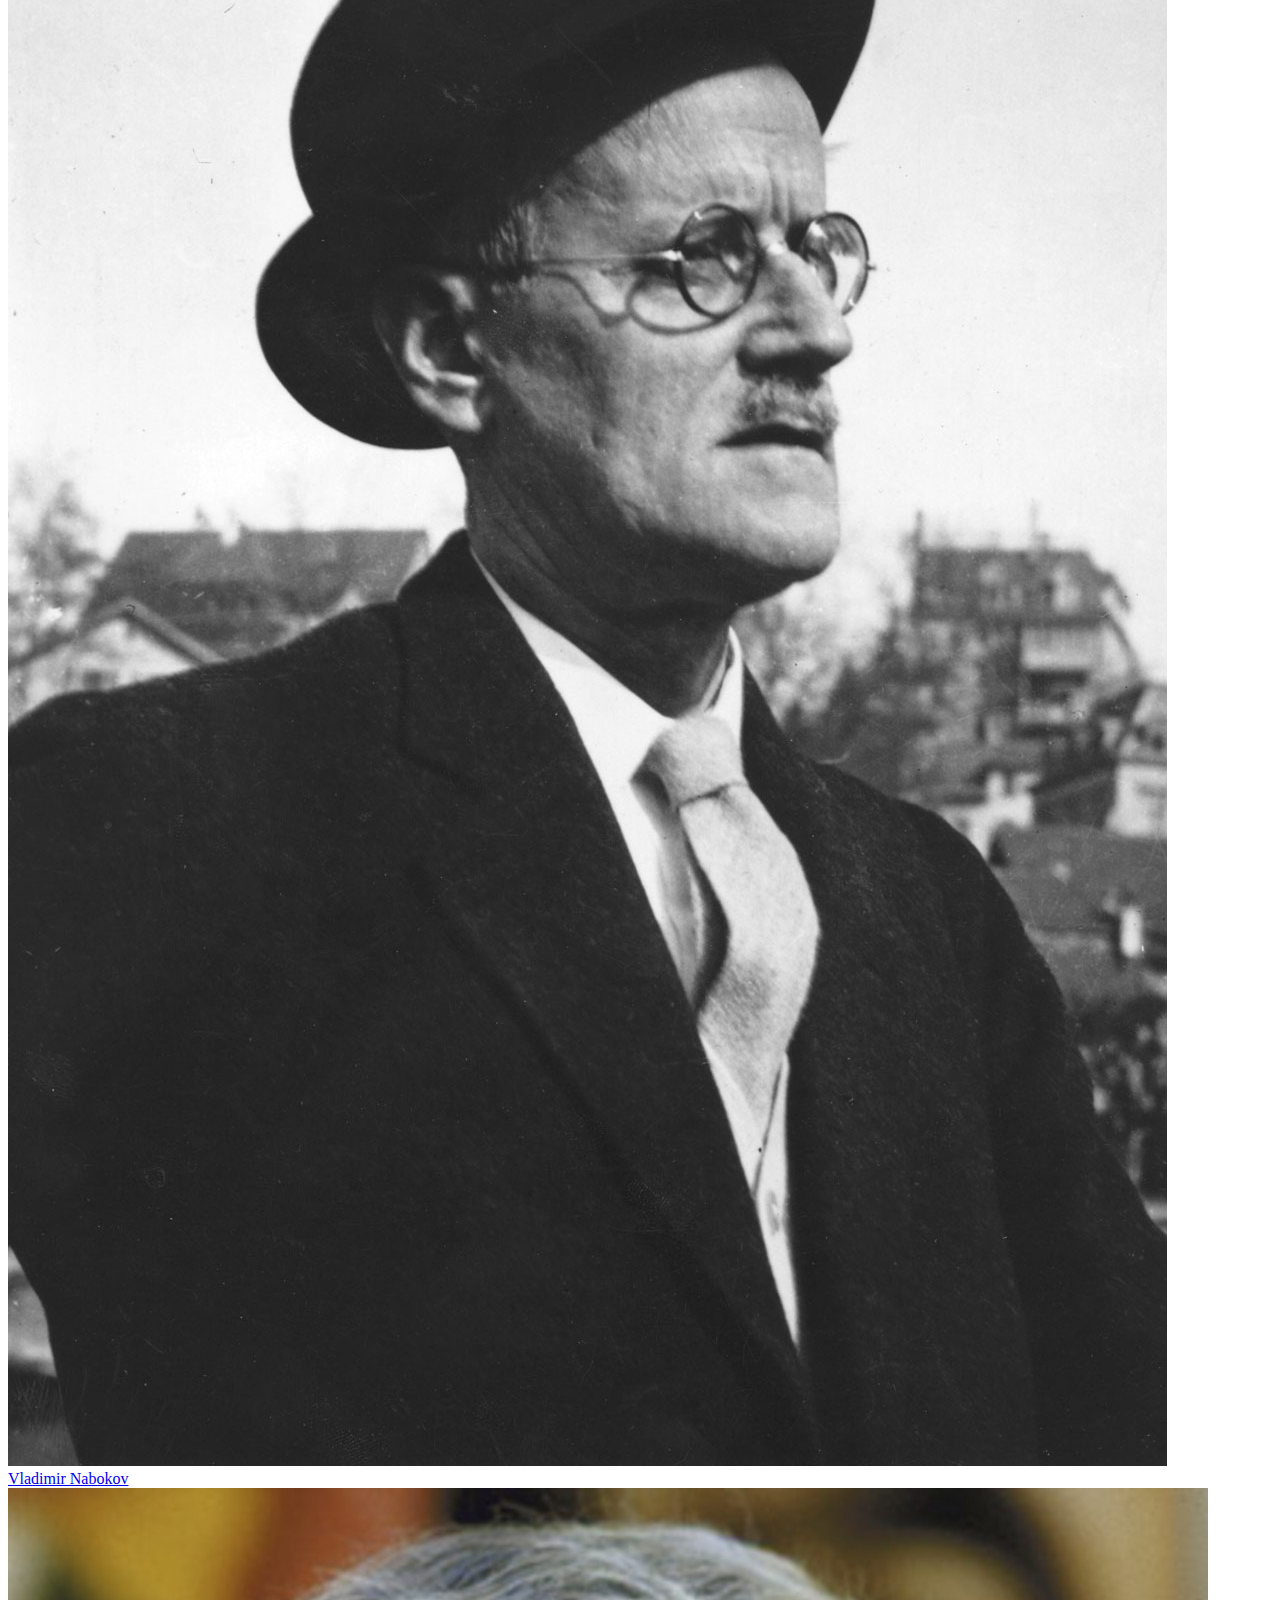
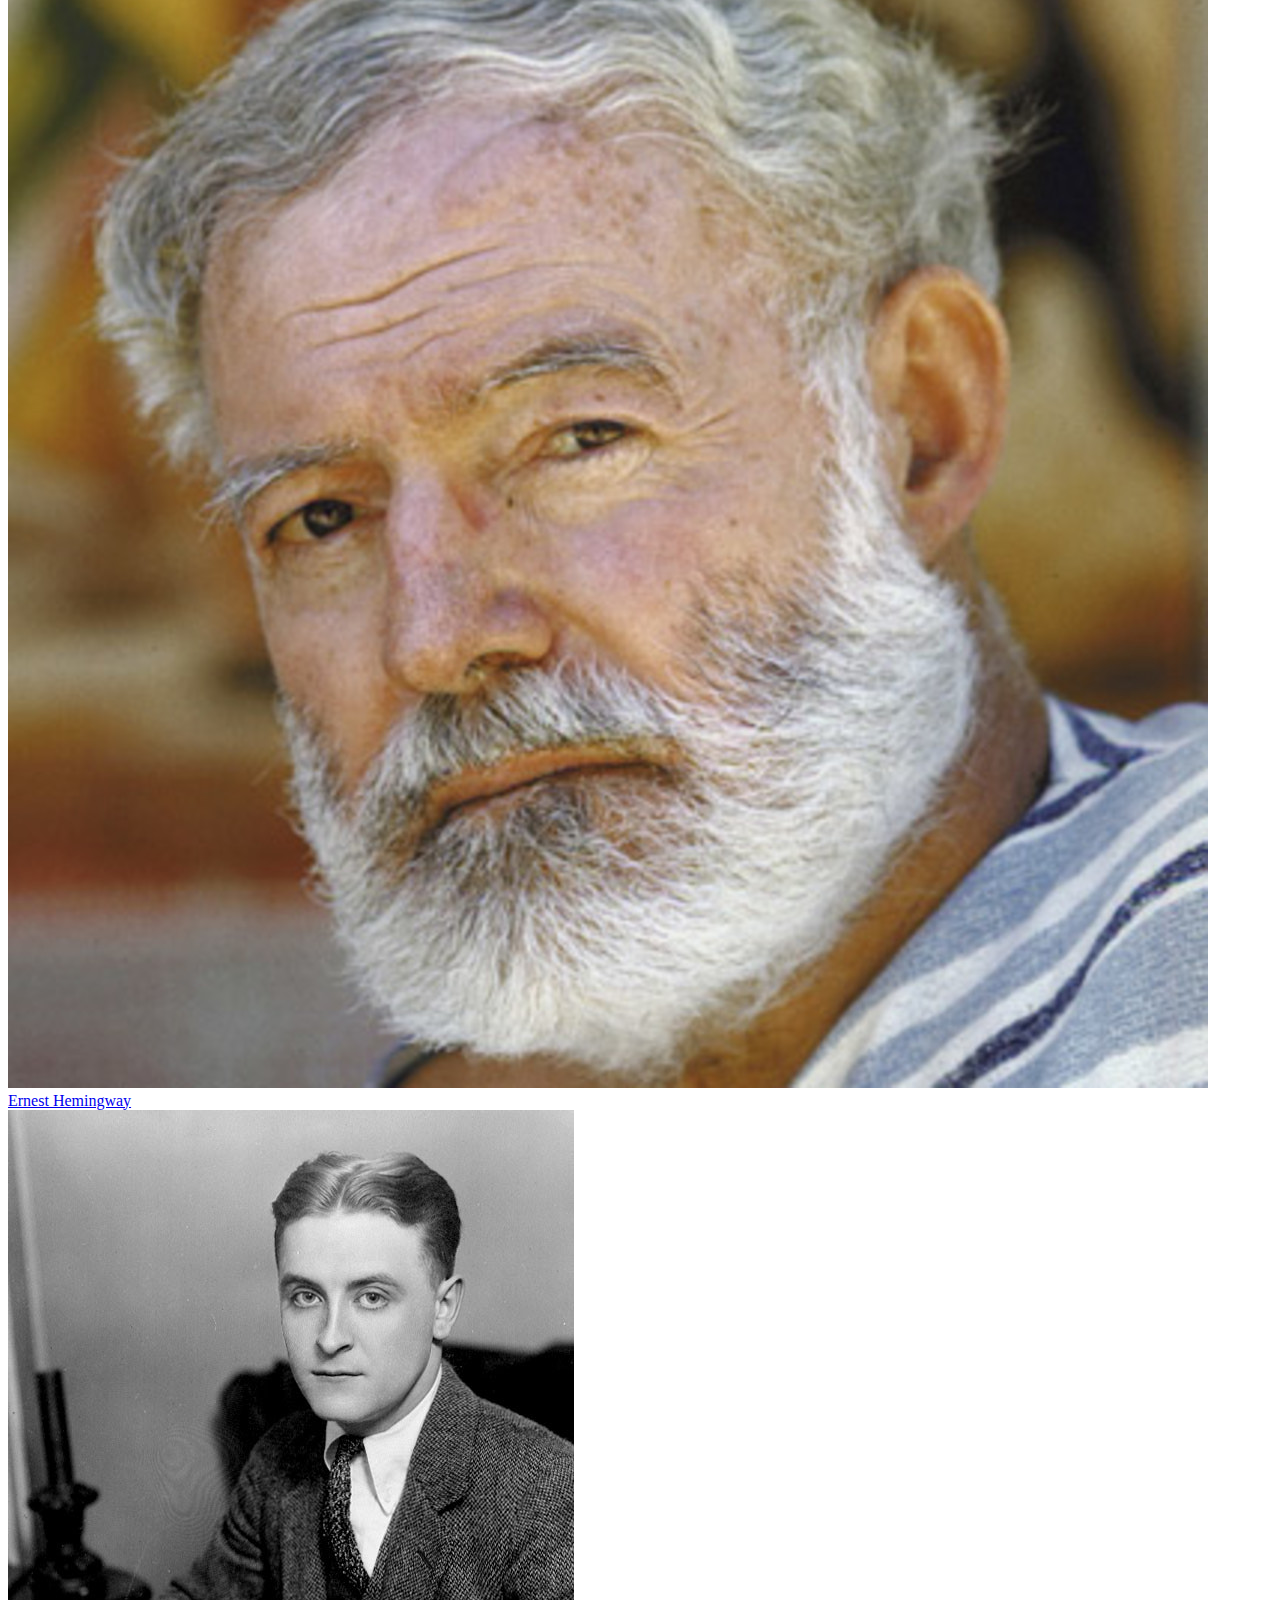
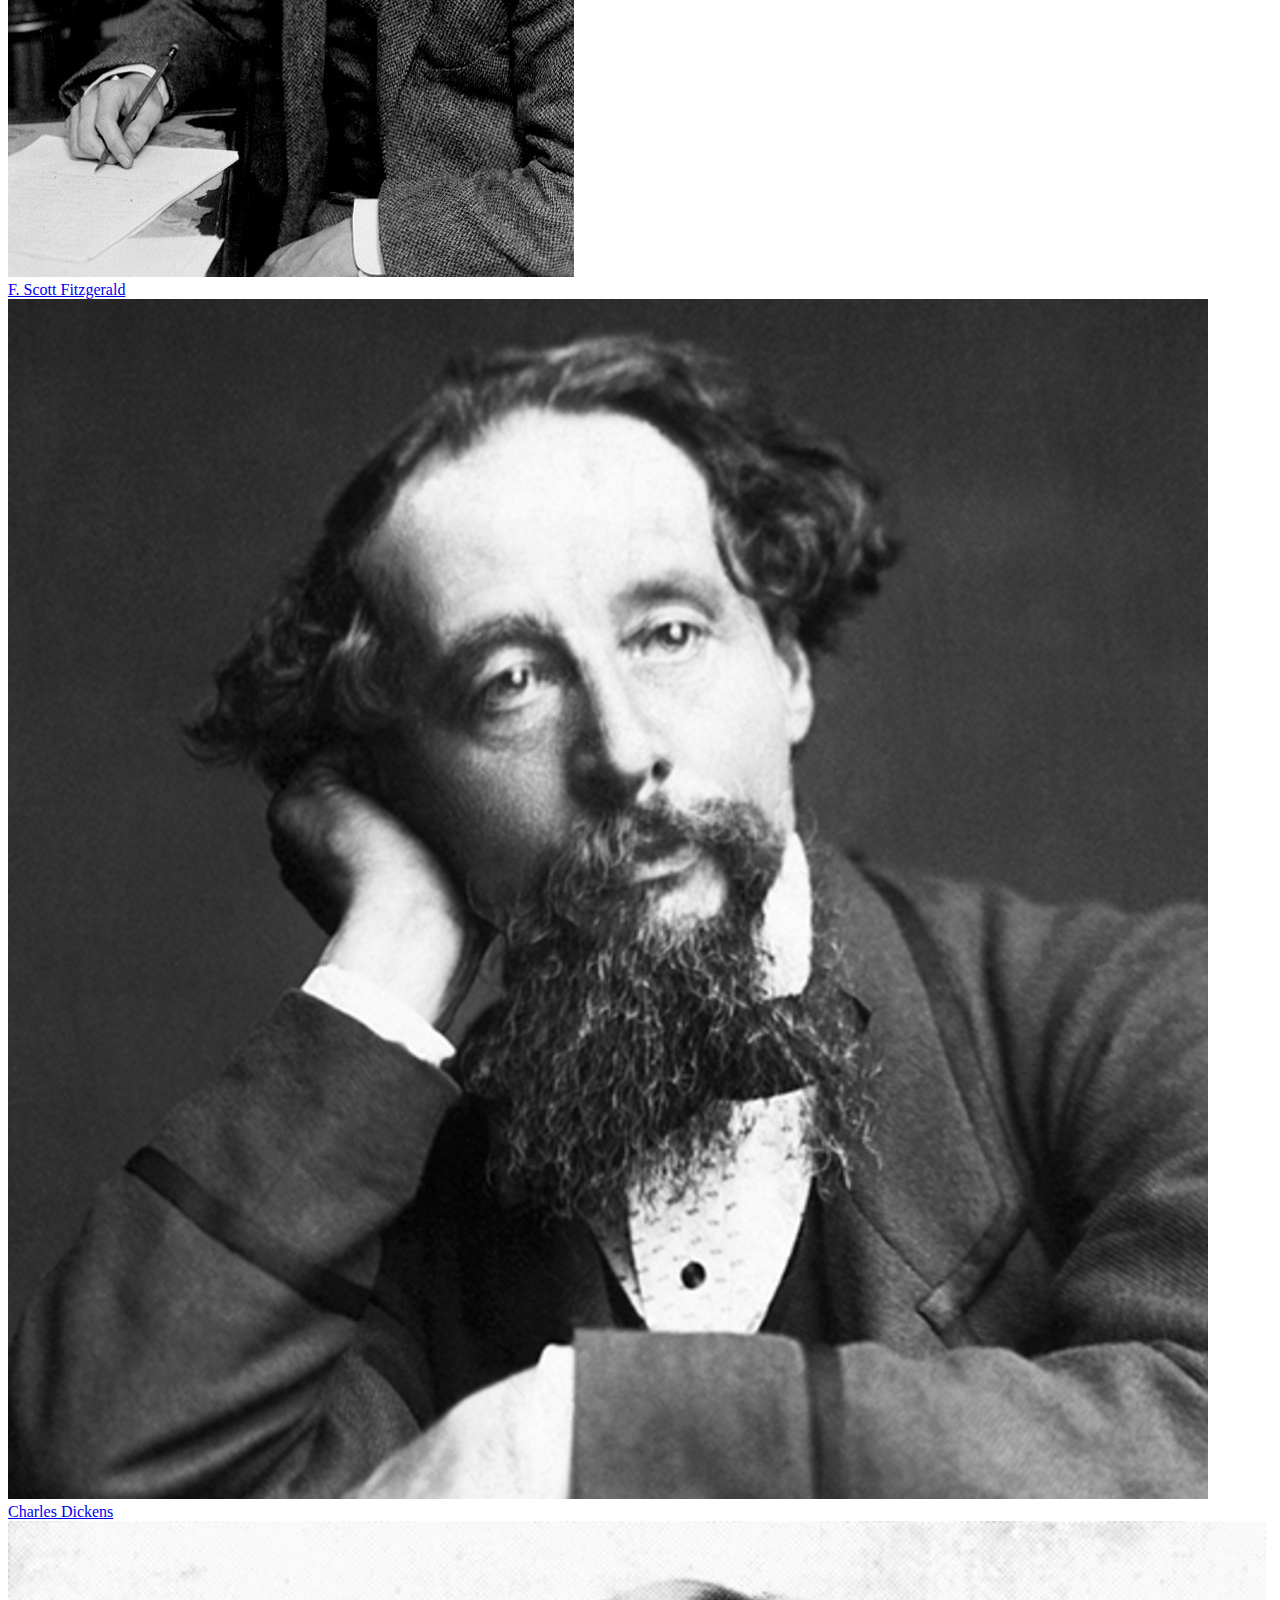
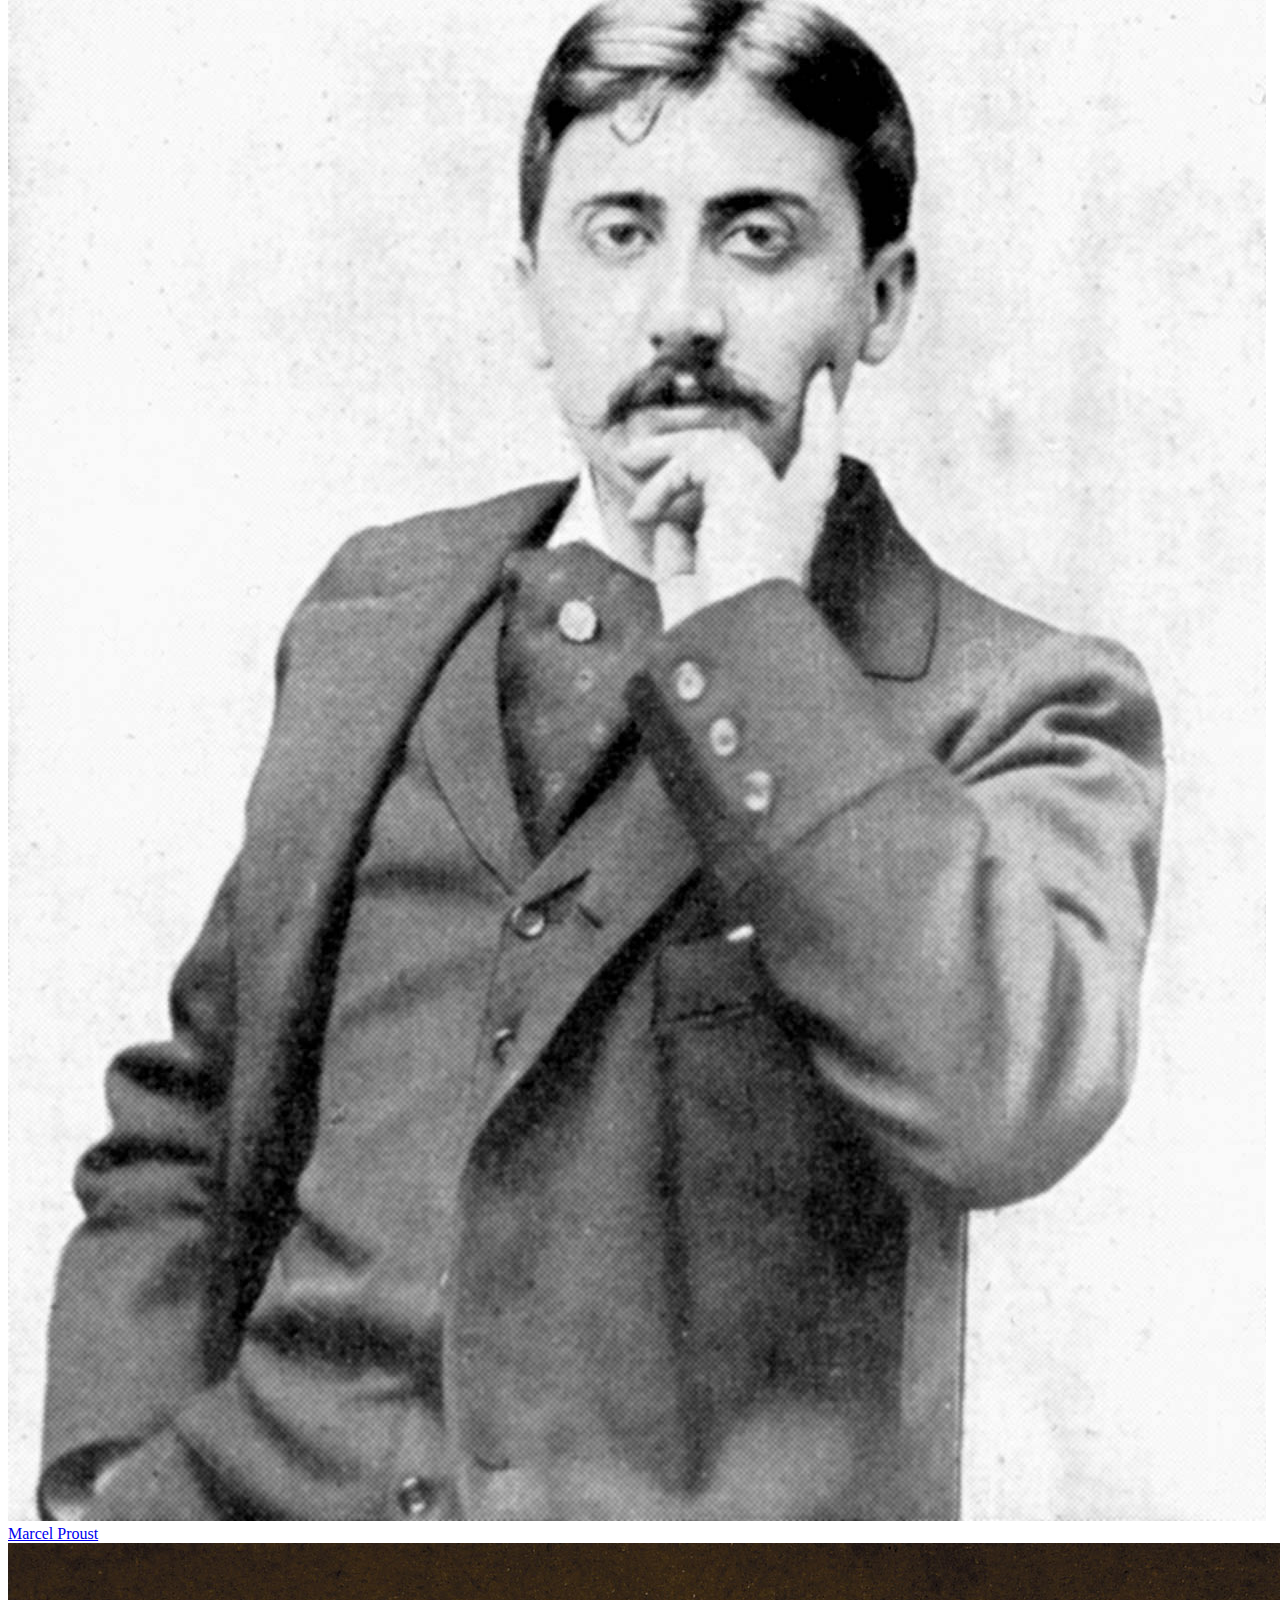
==== commit 891a6942: "Update index.html" ====
--- a/index.html
+++ b/index.html
@@ -36,19 +36,6 @@
             <input type="text" placeholder="Хайх"/>
             <i class="fas fa-search"></i>
         </div>
-	    <!-- end ehleh -->
-		<div class="searchbar">
-		<span style="margin-right:40px">
-		<a class="slink" onclick="ShowHideBox(1); return false;" href="">AZ LIBRARY</a>
-		<form id="form1" name="form1" action="" method="get">
-		<input class="fbox" type="text" id="box_1" maxlength="50" name="keyword" /></form><img
-		class="arrow_submit" id="button_1" onclick="SearchButton(1);" src="arrow.gif" width="8" height="12" />
-		</span>
-		<span><a class="slink" onclick="ShowHideBox(2); return false;" href=""></a>
-		<form id="form2" name="form2" action="" method="get">
-		<input class="fbox" type="text" id="box_2" maxlength="50" name="keyword" /></form><img class="arrow_submit" id="button_2" onclick="SearchButton(2);" src="arrow.gif" width="8" height="12" /> </span>
-		</div>
-		<!-- end duusah -->
 		    </nav>
     <section id="main">
         <h1 class="podcast-heading">Подкаст</h1>
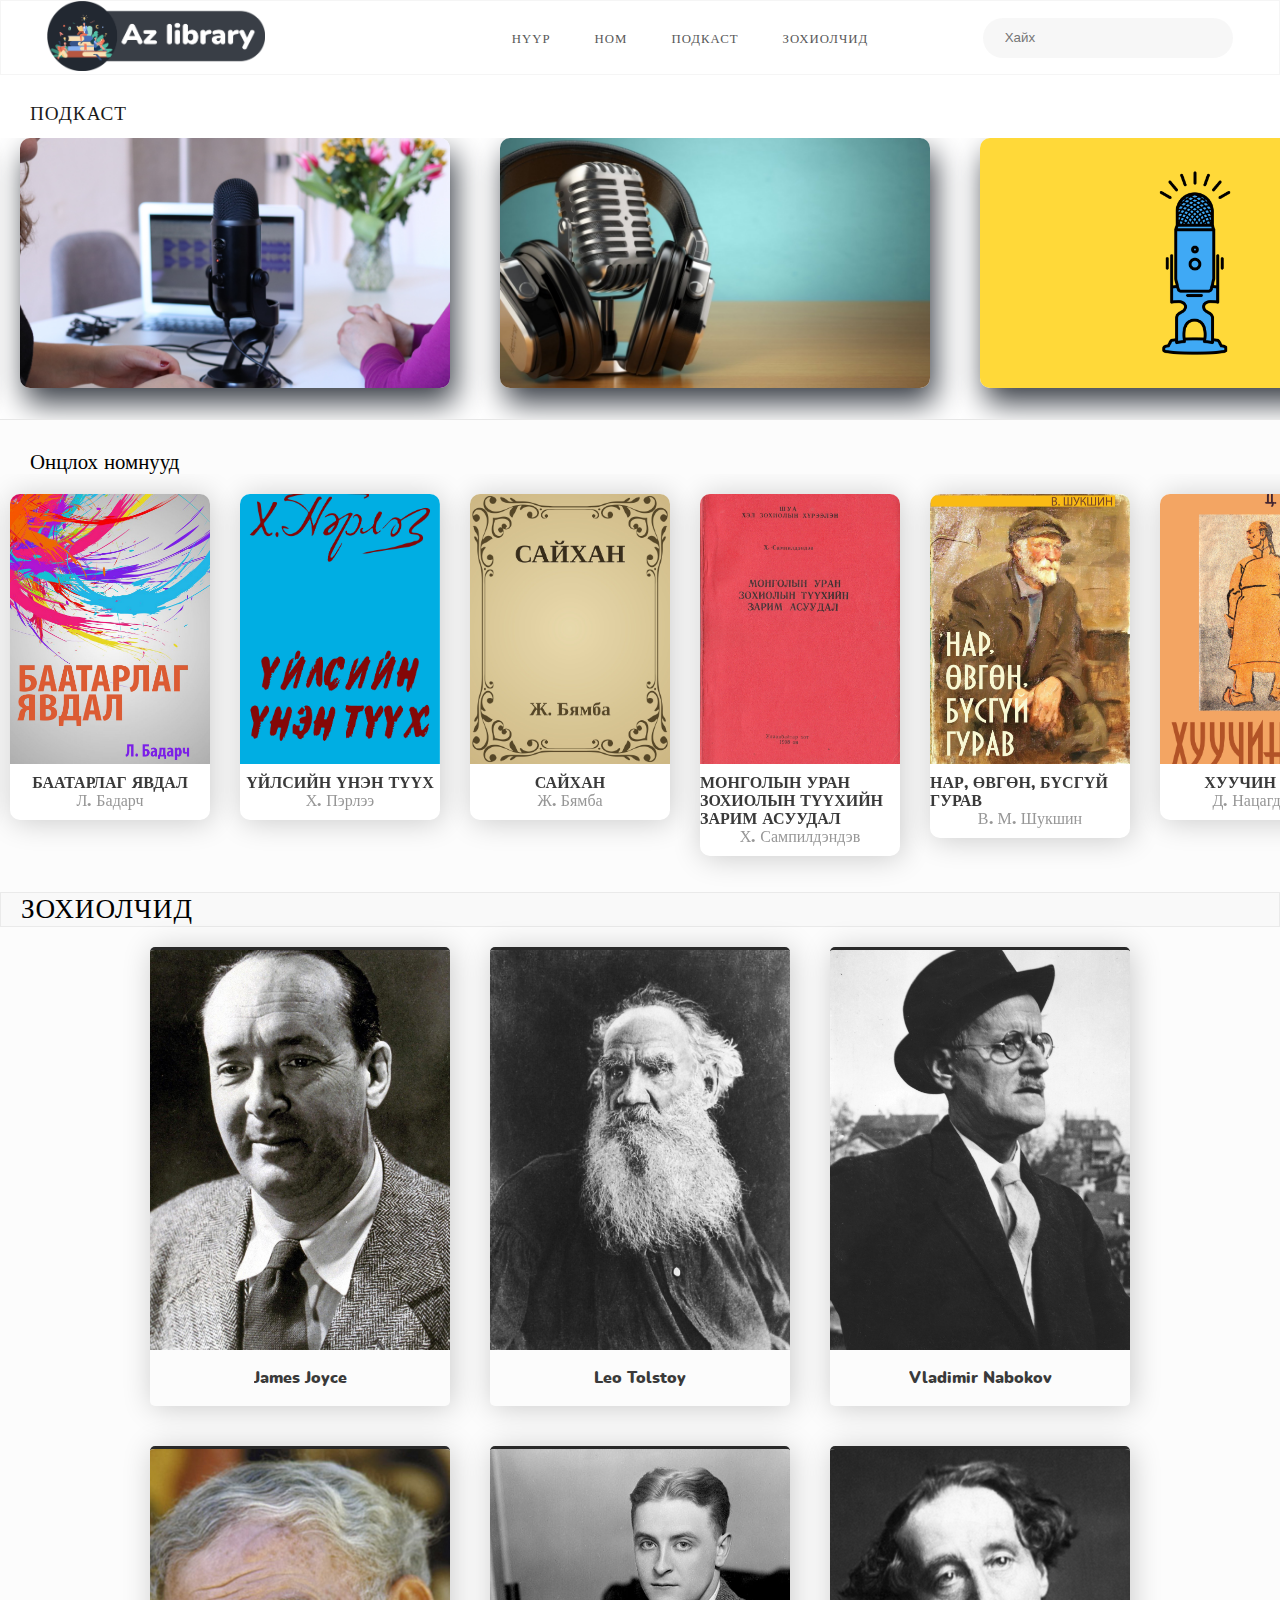
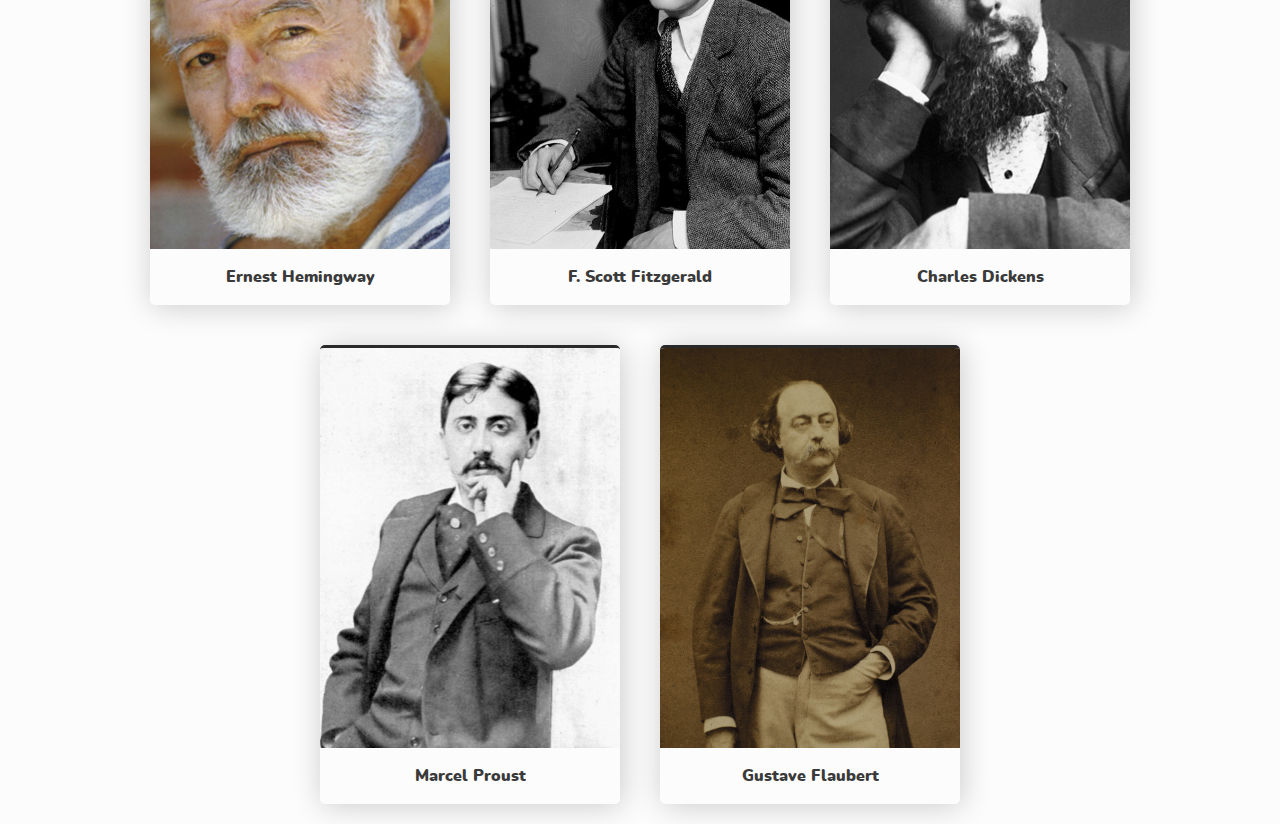
==== commit 0792c56e: "Update index.html" ====
--- a/index.html
+++ b/index.html
@@ -6,8 +6,6 @@
 <meta name="viewport" content="width=device-width, intial-scale=1.0">
 <link rel="stylesheet" href="style.css">
 <link rel="stylesheet" href="lightslider.css">
-	<link href="style1.css" type="text/css" rel="stylesheet" />
-        <script src="search1.js" type="text/javascript"></script>
 <script src="JQuery3.3.1.js"></script>
 <script src="lightslider.js"></script>
 <title>Az online library</title>
@@ -28,7 +26,7 @@
         </label>
         <ul class="menu">
             <li><a href="index.html">Нүүр</a></li>
-            <li><a href="books.html">Ном</a></li>
+            <li><a href="book.html">Ном</a></li>
             <li><a href="podcast.html">Подкаст</a></li>
             <li><a href="author.html">Зохиолчид</a></li>
         </ul>
--- a/style.css
+++ b/style.css
@@ -0,0 +1,344 @@
+@font-face{
+    font-family: nunito;
+    src: url(nunito-black-webfont.woff);
+}
+body{
+    margin:0px;
+    padding: 0px;
+    font-family: nunito;
+    background-color: rgba(151,151,151,0.03);
+}
+*{
+    box-sizing: border-box;
+}
+ul{
+    list-style: none;
+}
+a{
+    text-decoration: none;
+}
+nav{
+    display: flex;
+    justify-content: space-around;
+    align-items: center;
+    width:100%;
+    border:1px solid rgba(0,0,0,0.04);
+    background-color: #ffffff;
+    position: fixed;
+    left: 0;
+    top: 0;
+    z-index: 100;
+}
+.logo img{
+    height: 70px;
+}
+nav .menu{
+    display: flex;
+}
+nav .menu li a{
+    font-family: nunito;
+    height: 40px;
+    line-height: 43px;
+    margin: 0px;
+    padding: 0px 22px;
+    display: flex;
+    font-size: 0.8rem;
+    text-transform: uppercase;
+    font-weight: 500;
+    color:#585858;
+    letter-spacing: 1px;
+}
+.search{
+    width:250px;
+    height: 40px;
+    background-color: rgba(245,245,245,0.8);
+    display: flex;
+    justify-content: center;
+    align-items: center;
+    border-radius: 20px;
+    padding: 0px 20px;
+}
+.search input{
+    width:100%;
+    height: 30px;
+    border:none;
+    outline: none;
+    background-color: transparent;
+}
+.search i{
+    color:#3a3a3a;
+}
+nav .menu li a:hover{
+    background-color: #393e46;
+    color:#ffffff;
+    box-shadow: 5px 10px 30px #393e46;
+    border-radius: 10px;
+    transition: all ease 0.2s;
+}
+#main{
+    padding-top: 80px;
+    background-color: #ffffff;
+}
+.podcast-box{
+    width:430px;
+    height: 250px;
+    box-shadow: 5px 15px 30px #393e46;
+    border-radius: 10px;
+    margin:0px 20px 10px 20px;
+    overflow: hidden;
+}
+.podcast-box img{
+    width:100%;
+    height: 100%;
+    object-fit: cover;
+    object-position: top;
+}
+.podcast-heading{
+    padding-top: 10px;
+    padding-left: 30px;
+    font-weight: 500;
+    letter-spacing: 1px;
+    text-transform: uppercase;
+    font-size: 1.2rem;
+    color: #1a1a1a;
+}
+.cs-hidden{
+    overflow: visible !important;
+}
+#nomnud{
+    border-top: 1px solid rgba(53,53,53,0.1);
+}
+.nomnud-heading{
+    margin: 30px 30px 0px 30px;
+    font-weight: 500;
+    font-size: 1.3rem;
+}
+.nomnud-box{
+    display: flex;
+    flex-direction: column;
+    align-items: center;
+    box-shadow: 2px 2px 30px rgba(0,0,0,0.2);
+    margin: 20px 10px;
+    border-radius: 10px;
+    overflow:hidden;
+    width:200px;
+    background-color: #ffffff;
+}
+.nomnud-b-img{
+    width:100%;
+    height: 270px;
+}
+.nomnud-b-img img{
+    width: 100%;
+    height: 100%;
+    object-fit: cover;
+}
+.nomnud-b-text strong{
+    color:#3a3a3a;
+    margin: 0px;
+}
+.nomnud-b-text{
+    width:100%;
+    display: flex;
+    justify-content: center;
+    align-items: center;
+    flex-direction: column;
+    margin: 10px;
+}
+.nomnud-b-text p{
+    color:#979797;
+    margin: 0px;
+}
+.zohiolchid-heading h2{
+    font-weight: 400;
+    margin: 0px;
+    padding: 1px 20px;
+    background-color: rgba(0,0,0,0.01);
+    border: 1px solid rgba(0,0,0,0.06);
+    font-size: 1.7rem;
+    letter-spacing: 1px;
+    text-transform: uppercase;
+    width: 100%;
+}
+.zohiolchid-heading{
+    display: flex;
+    margin:0px;
+}
+.zohiolchid-box{
+    width:300px;
+    display: flex;
+    justify-content: space-between;
+    align-items: center;
+    flex-direction: column;
+    box-shadow: 2px 2px 30px rgba(0,0,0,0.2);
+    margin: 20px;
+    border-radius: 5px;
+    overflow: hidden;
+    border-top: 3px solid #292929;
+}
+.zohiolchid-img{
+    width:100%;
+    height: 400px;
+    position: relative;
+}
+.zohiolchid-img img{
+    width: 100%;
+    height: 100%;
+    object-fit: cover;
+}
+.zohiolchid-box a{
+    text-align:center;
+    display: block;
+    font-weight: 600;
+    display: -webkit-box;
+    max-width: 80%;
+    -webkit-line-clamp: vertical;
+    overflow: hidden;
+    text-overflow: ellipsis;
+    color: #3a3a3a;
+    margin: 20px;
+}
+.zohiolchid-box:hover{
+    transform: translateY(-10px);
+    transition: all ease 0.2s;
+}
+#zohiolchid-list{
+    display: flex;
+    justify-content: center;
+    align-items: center;
+    flex-wrap: wrap;
+}
+footer{
+    display: flex;
+    justify-content: space-around;
+    align-items: center;
+    border-top: 1px solid rgba(0,0,0,0.1);
+ 
+}
+footer p{
+    color:#5e5e5e;
+    margin: 10px 0px;
+    font-size: 0.9rem;
+}
+nav .menu-btn{
+    display: none;
+}
+@media(max-width:1100px){
+    nav{
+        justify-content: space-between;
+        height: 70px;
+        padding: 0px 10px;
+    }
+    nav .menu{
+       display: none;
+        position: absolute;
+        top: 65px;
+        left: 0px;
+        background: #fff;
+        border-bottom:4px solid #242424;
+        width:100%;
+        padding:0px;
+        margin:0px;
+    }
+    .menu li{
+        width:100%;
+    }
+    nav .menu li a{
+        width: 100%;
+        height: 40px;
+        align-items: center;
+        margin: 0px;
+        padding:25px;
+        border:1px solid rgba(38,38,38,0.03);
+    }
+ 
+    nav .menu-icon{
+        cursor: pointer;
+        float: right;
+        padding:28px 20px;
+        position: relative;
+        user-select: none;
+        display: block;
+    }
+    nav .menu-icon .nav-icon{
+        background-color: #333333;
+        display: block;
+        height: 2px;
+        position: relative;
+        transition: background 0.2s ease-out;
+        width: 18px;
+    }
+    nav .menu-icon .nav-icon:before,
+    nav .menu-icon .nav-icon:after{
+        background: #333333;
+        content: '';
+        display: block;
+        height: 100%;
+        position: absolute;
+        transition: all ease-out 0.2s;
+        width: 100%;
+    }
+    nav .menu-icon .nav-icon:before{
+        top:5px;
+    }
+    nav .menu-icon .nav-icon:after{
+        top:-5px;
+    }
+    nav .menu-btn:checked ~ .menu-icon .nav-icon{
+        background: transparent;
+ 
+    }
+    nav .menu-btn:checked ~ .menu-icon .nav-icon:before{
+        transform: rotate(-45deg);
+        top: 0;
+    }
+    nav .menu-btn:checked ~ .menu-icon .nav-icon:after{
+        transform: rotate(45deg);
+        top: 0;
+    }
+    nav .menu-btn{
+        display: none;
+    }
+    nav .menu-btn:checked ~ .menu{
+        display: block;
+    }
+}
+@media(max-width:680px){
+    .podcast-box{
+        max-width: 300px;
+        height: 180px;
+        margin: 10px;
+    }
+    .nomnud-box{
+        width:190px;
+        margin: 20px 5px;
+    }
+    .zohiolchid-box{
+        flex-direction: row;
+        width:90%;
+        border: 1px solid rgba(0,0,0,0.2);
+    }
+    .zohiolchid-box a{
+        width:65%;
+    }
+    footer{
+        justify-content: space-between;
+        padding:0px 20px;
+        text-align: center;
+    }
+}
+@media(max-width:440px){
+    .zohiolchid-box a,.zohiolchid-box{
+        width: 100%;
+    }
+    .zohiolchid-box{
+        flex-direction: column;
+    }
+    .logo img{
+        height: 30px;
+    }
+    .search{
+        width: 90%;
+        height: 40px;
+    }
+}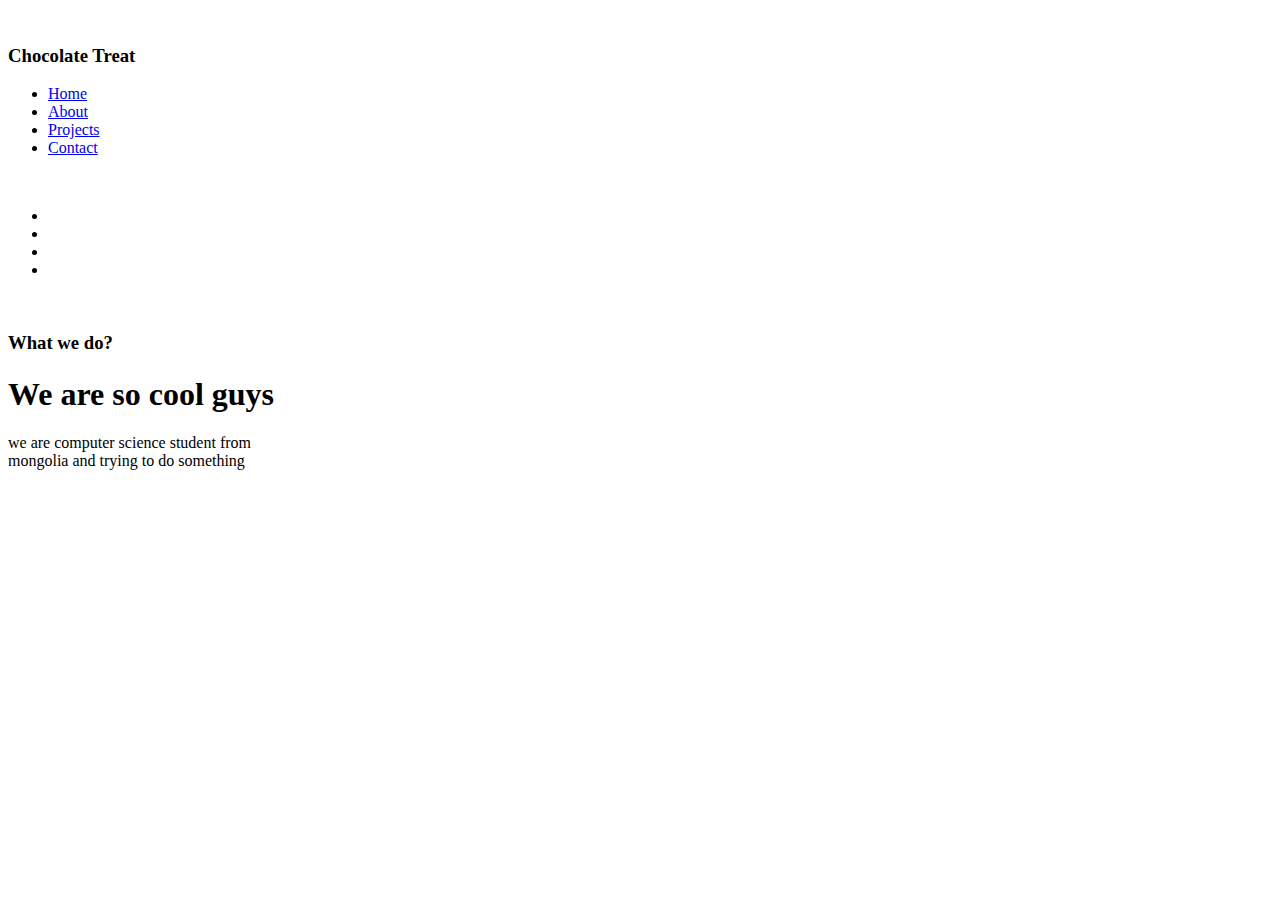
==== commit 72673c0d: "Update index.html" ====
--- a/index.html
+++ b/index.html
@@ -1,237 +1,52 @@
 <!DOCTYPE html>
-<html>
+<html lang="en">
+
 <head>
-<meta charset="utf-8">
-<meta http-equiv="X-UA-Compatible" content="IE-edge">
-<meta name="viewport" content="width=device-width, intial-scale=1.0">
-<link rel="stylesheet" href="style.css">
-<link rel="stylesheet" href="lightslider.css">
-<script src="JQuery3.3.1.js"></script>
-<script src="lightslider.js"></script>
-<title>Az online library</title>
-	<style>
-		body{
-			font-family:nunito;
-		}
-	</style>
+    <meta charset="UTF-8">
+    <meta name="viewport" content="width=device-width, initial-scale=1.0">
+    <title>Chocolate-Treat</title>
+    <link rel="stylesheet" href="css.css">
 </head>
+
 <body>
-    <nav>
-        <a href="index.html" class="logo">
-            <img src="logo.png"/>
-        </a>
-        <input type="checkbox" class="menu-btn" id="menu-btn"/>
-        <label class="menu-icon" for="menu-btn">
-            <span class="nav-icon"></span>
-        </label>
-        <ul class="menu">
-            <li><a href="index.html">Нүүр</a></li>
-            <li><a href="book.html">Ном</a></li>
-            <li><a href="podcast.html">Подкаст</a></li>
-            <li><a href="author.html">Зохиолчид</a></li>
-        </ul>
-        <div class="search">
-            <input type="text" placeholder="Хайх"/>
-            <i class="fas fa-search"></i>
-        </div>
-		    </nav>
-    <section id="main">
-        <h1 class="podcast-heading">Подкаст</h1>
-        
-        <ul id="autoWidth" class="cs-hidden">
-        
-        <li>
-           <div class="podcast-box">
-               <img src="podcasts/1.jpeg"/>
-               <p>zuna</p>
-           </div>
-        </li>
-            <li>
-               <div class="podcast-box">
-                   <img src="podcasts/2.jpg"/>
-               </div>
-        </li>
-            <li>
-               <div class="podcast-box">
-                   <img src="podcasts/3.png"/>
-               </div>
-                   </li>
-            <li>
-               <div class="podcast-box">
-                   <img src="podcasts/5.jpg"/>
-               </div>
-            </li>
-            <li>
-               <div class="podcast-box">
-                   <img src="podcasts/6.jpg"/>
-               </div>
-            </li>
-          </ul>
-        
-    </section>
-    <section id="nomnud">
-        <h2 class="nomnud-heading">Онцлох номнууд</h2>
-        <ul id="autoWidth2" class="cs-hidden">
-            <li class="item-a">
-                <div class="nomnud-box">
-                    <div class="nomnud-b-img">
-                        <img src="nomnud/1.jpg">
+    <main>
+        <section class="main">
+            <header>
+                <nav>
+                    <div class="logo">
+                        <img src="" alt="">
+                        <h3>Chocolate Treat</h3>
                     </div>
-                    <div class="nomnud-b-text">
-                        <strong>БААТАРЛАГ ЯВДАЛ</strong>
-                        <p>Л. Бадарч</p>
+                    <ul class="navigation">
+                        <li><a href="#">Home</a></li>
+                        <li><a href="#">About</a></li>
+                        <li><a href="#">Projects</a></li>
+                        <li><a href="#">Contact</a></li>
+                    </ul>
+                    <div class="fb">
+                        <img src="" alt="">
+                        <img src="" alt="">
                     </div>
-                </div>
-            </li>
-    <li class="item-b">
-        <div class="nomnud-box">
-            <div class="nomnud-b-img">
-                <img src="nomnud/2.jpg">
+                </nav>
+            </header>
+            <section class="hajuu-tseg">
+                <ul>
+                    <li></li>
+                    <li></li>
+                    <li></li>
+                    <li></li>
+                </ul>
+            </section>
+            <div class="goliin-zurag">
+                <img src="gol.svg" alt="">
             </div>
-            <div class="nomnud-b-text">
-                <strong>ҮЙЛСИЙН ҮНЭН ТҮҮХ</strong>
-                <p>Х. Пэрлээ</p>
+            <div class="text1">
+                <h3>What we do?</h4>
+                    <h1>We are so cool guys</h1>
+                    <p>we are computer science student from <br> mongolia and trying to do something</p>
             </div>
-        </div>
-    </li>
-    <li class="item-c">
-        <div class="nomnud-box">
-            <div class="nomnud-b-img">
-                <img src="nomnud/3.jpg">
-            </div>
-            <div class="nomnud-b-text">
-                <strong>САЙХАН</strong>
-                <p>Ж. Бямба</p>
-            </div>
-        </div>
-    </li>
-    <li class="item-d">
-        <div class="nomnud-box">
-            <div class="nomnud-b-img">
-                <img src="nomnud/4.jpg">
-            </div>
-            <div class="nomnud-b-text">
-                <strong>МОНГОЛЫН УРАН ЗОХИОЛЫН ТҮҮХИЙН ЗАРИМ АСУУДАЛ</strong>
-                <p>Х. Сампилдэндэв</p>
-            </div>
-        </div>
-    </li>
-    <li class="item-e">
-        <div class="nomnud-box">
-            <div class="nomnud-b-img">
-                <img src="nomnud/5.jpg">
-            </div>
-            <div class="nomnud-b-text">
-                <strong>НАР, ӨВГӨН, БҮСГҮЙ ГУРАВ</strong>
-                <p>В. М. Шукшин</p>
-            </div>
-        </div>
-    </li>
-    <li class="item-f">
-        <div class="nomnud-box">
-            <div class="nomnud-b-img">
-                <img src="nomnud/6.jpg">
-            </div>
-            <div class="nomnud-b-text">
-                <strong>ХУУЧИН ХҮҮ</strong>
-                <p>Д. Нацагдорж</p>
-            </div>
-        </div>
-    </li>
-    <li class="item-g">
-        <div class="nomnud-box">
-            <div class="nomnud-b-img">
-                <img src="nomnud/7.jpg">
-            </div>
-            <div class="nomnud-b-text">
-                <strong>ХҮРЭЛ ХӨШӨӨ</strong>
-                <p>А. С. Пушкин</p>
-            </div>
-        </div>
-    </li>
-          </ul>
-    </section>
-    <div class="zohiolchid-heading">
-        <h2>Зохиолчид</h2>
-    </div>
-    <section id="zohiolchid-list">
-        <div class="zohiolchid-box">
-            <div class="zohiolchid-img">
-                <img src="zohiolchid/1.jpg">
-            </div>
-            <a href="#">
-                James Joyce
-            </a>
-        </div>
-         <div class="zohiolchid-box">
-            <div class="zohiolchid-img">
-                <img src="zohiolchid/2.jpg">
-            </div>
-            <a href="#">
-                Leo Tolstoy
-            </a>
-        </div>
-         <div class="zohiolchid-box">
-            <div class="zohiolchid-img">
-                <img src="zohiolchid/3.jpg">
-            </div>
-            <a href="#">
-                Vladimir Nabokov
-            </a>
-        </div>
-         <div class="zohiolchid-box">
-            <!--img------------>
-            <div class="zohiolchid-img">
-                <img src="zohiolchid/4.jpg">
-            </div>
-            <a href="#">
-                Ernest Hemingway
-            </a>
-        </div>
-         <div class="zohiolchid-box">
-            <div class="zohiolchid-img">
-                <img src="zohiolchid/5.jpg">
-            </div>
-            <a href="#">
-                F. Scott Fitzgerald
-            </a>
-        </div>
-         <div class="zohiolchid-box">
-            <!--img------------>
-            <div class="zohiolchid-img">
-                <img src="zohiolchid/6.jpg">
-            </div>
-            <a href="#">
-                Charles Dickens
-            </a>
-        </div>
-         <div class="zohiolchid-box">
-            <div class="zohiolchid-img">
-                <img src="zohiolchid/7.jpg">
-            </div>
-            <a href="#">
-                Marcel Proust
-            </a>
-        </div>
-         <div class="zohiolchid-box">
-            <div class="zohiolchid-img">
-                <img src="zohiolchid/8.jpg">
-            </div>
-            <a href="#">
-                Gustave Flaubert
-            </a>
-        </div>
-    </section>
-    <script>
-        $(document).ready(function() {
-    $('#autoWidth,#autoWidth2').lightSlider({
-        autoWidth:true,
-        loop:true,
-        onSliderLoad: function() {
-            $('#autoWidth,#autoWidth2').removeClass('cS-hidden');
-        } 
-    });  
-  });
-    </script>
+        </section>
+    </main>
 </body>
+
 </html>
